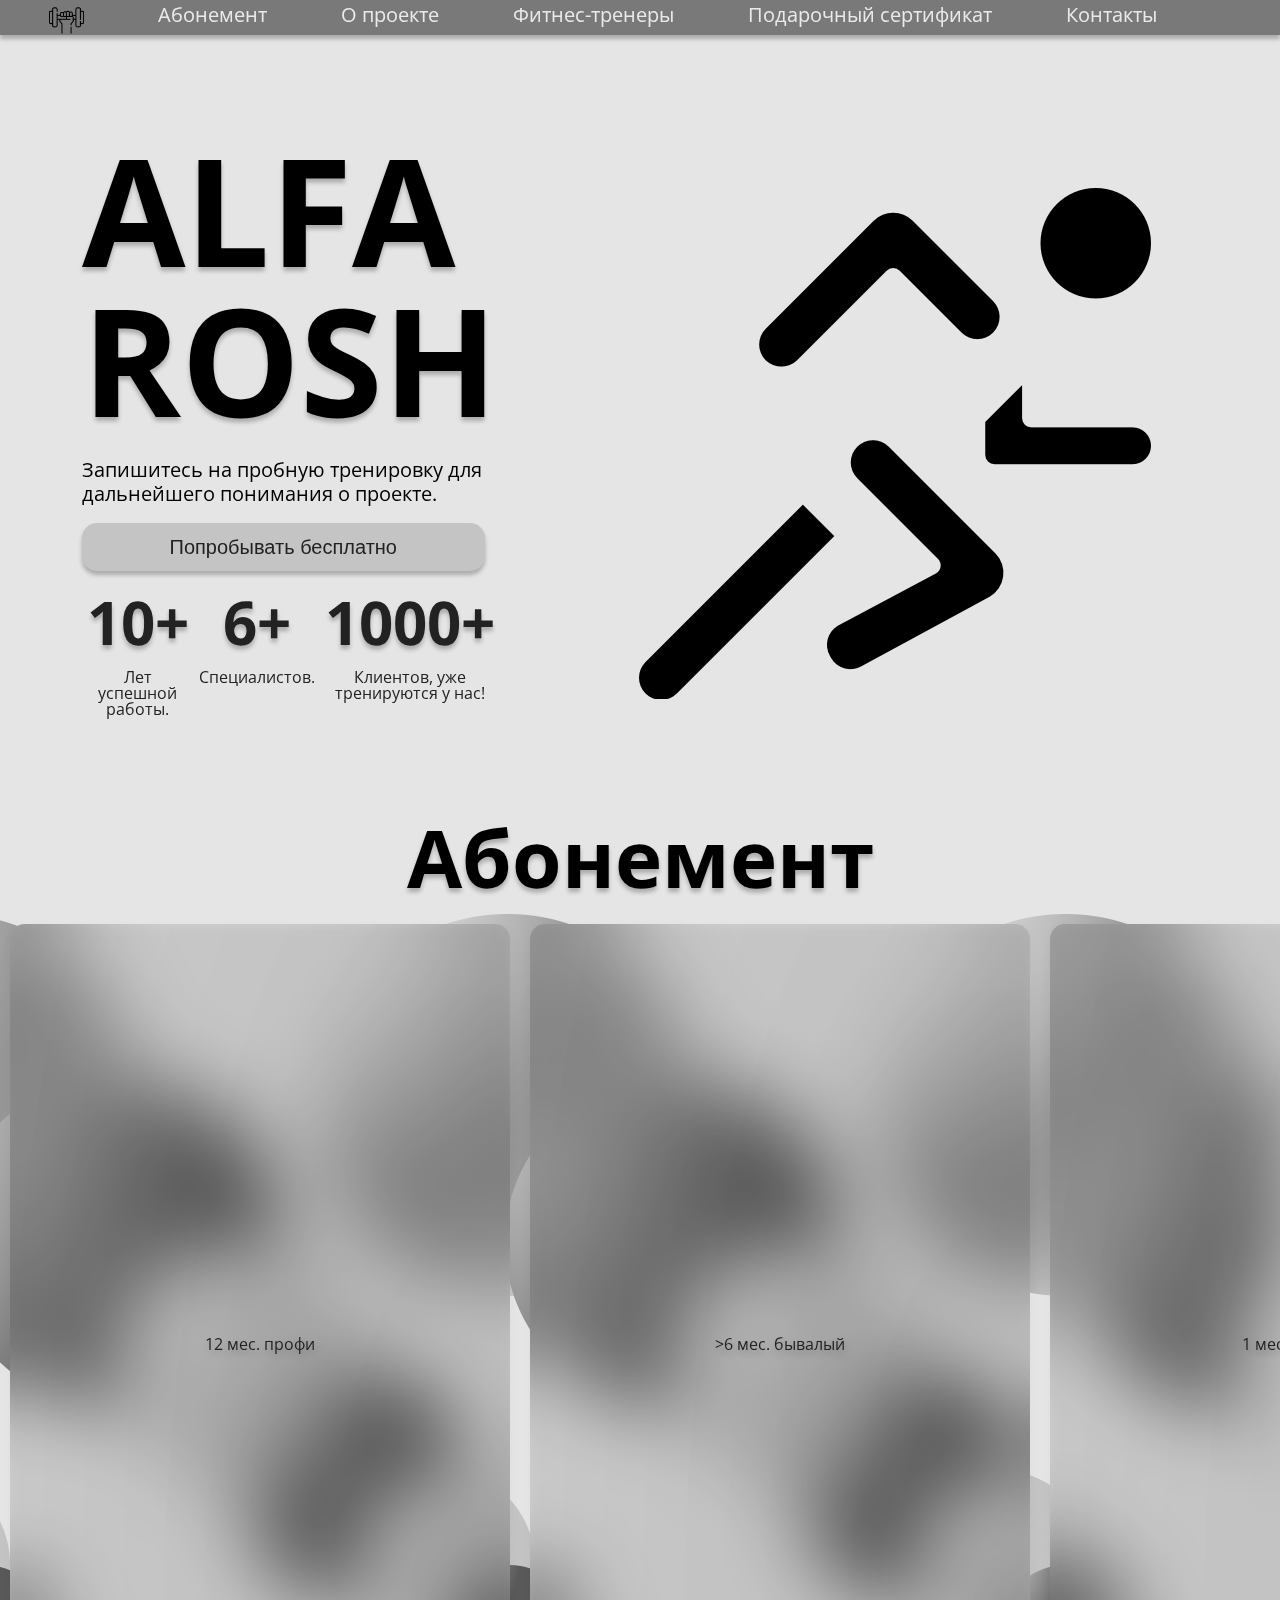
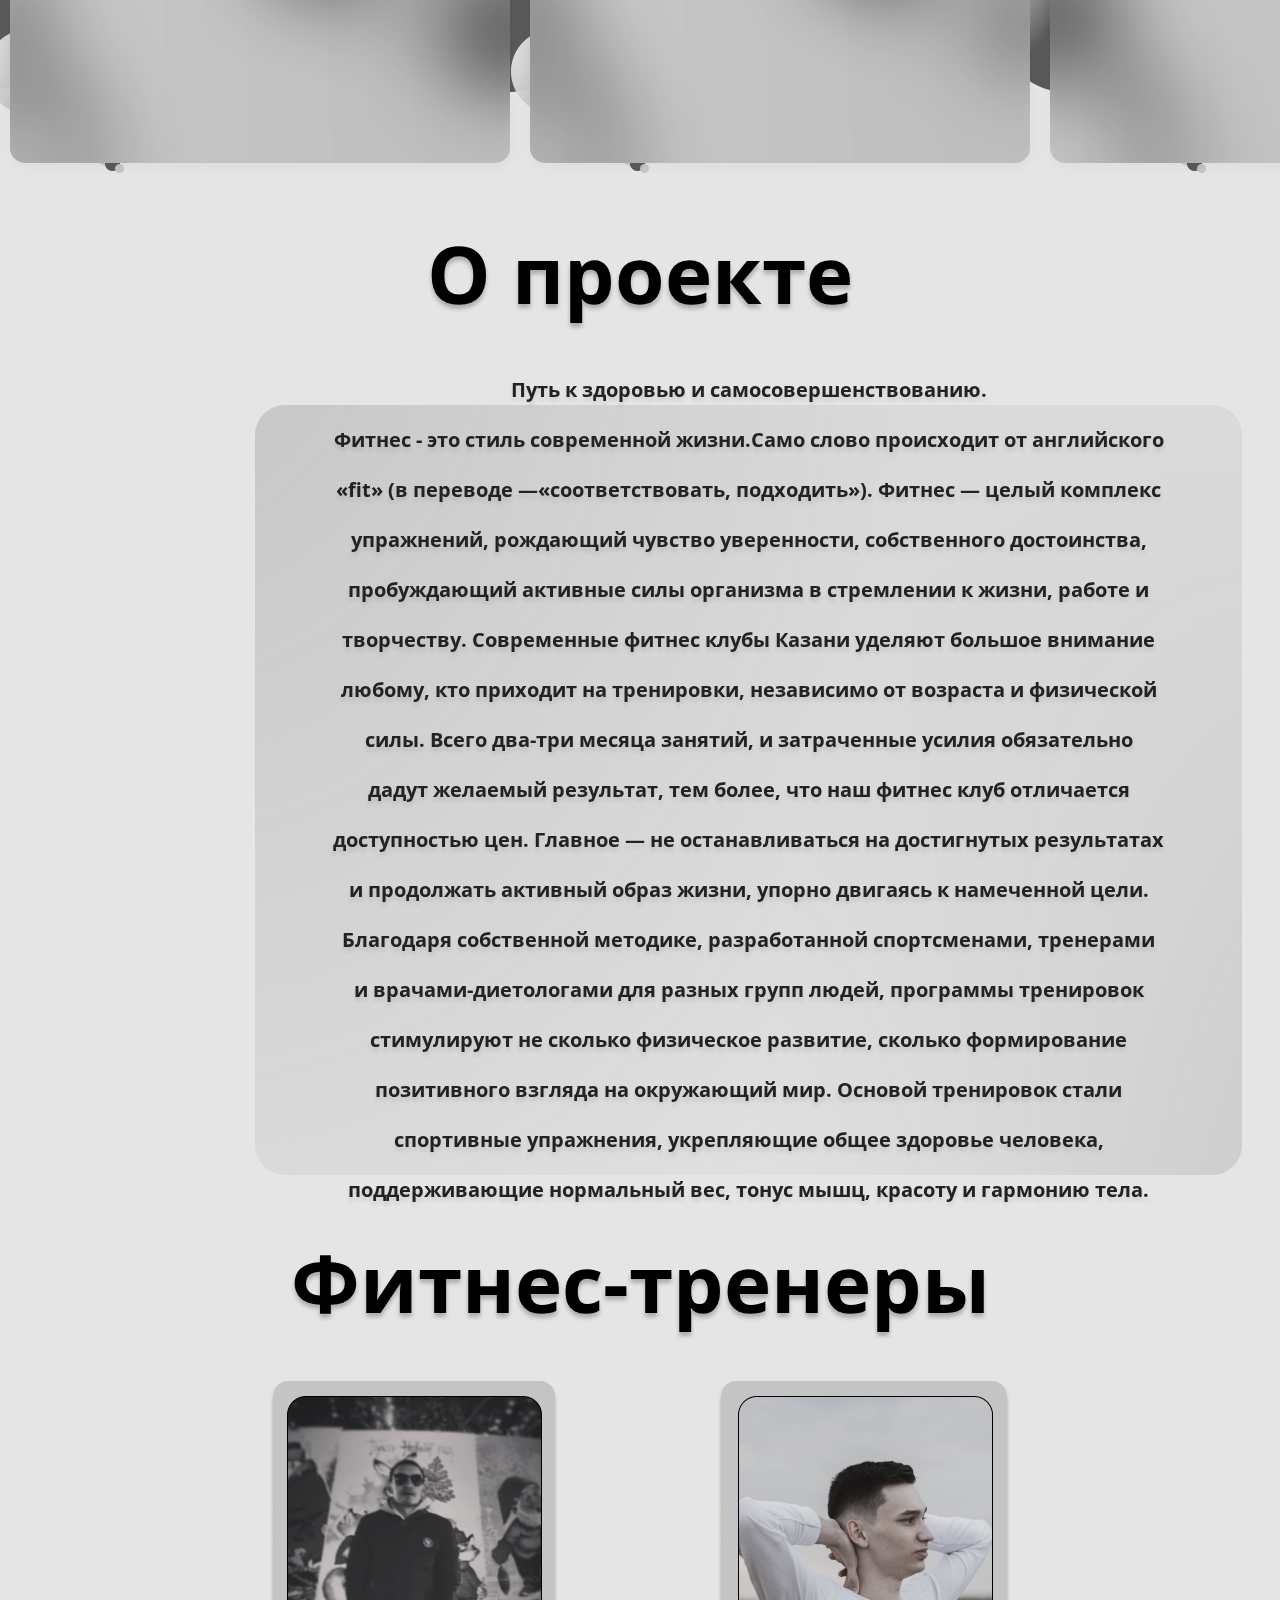
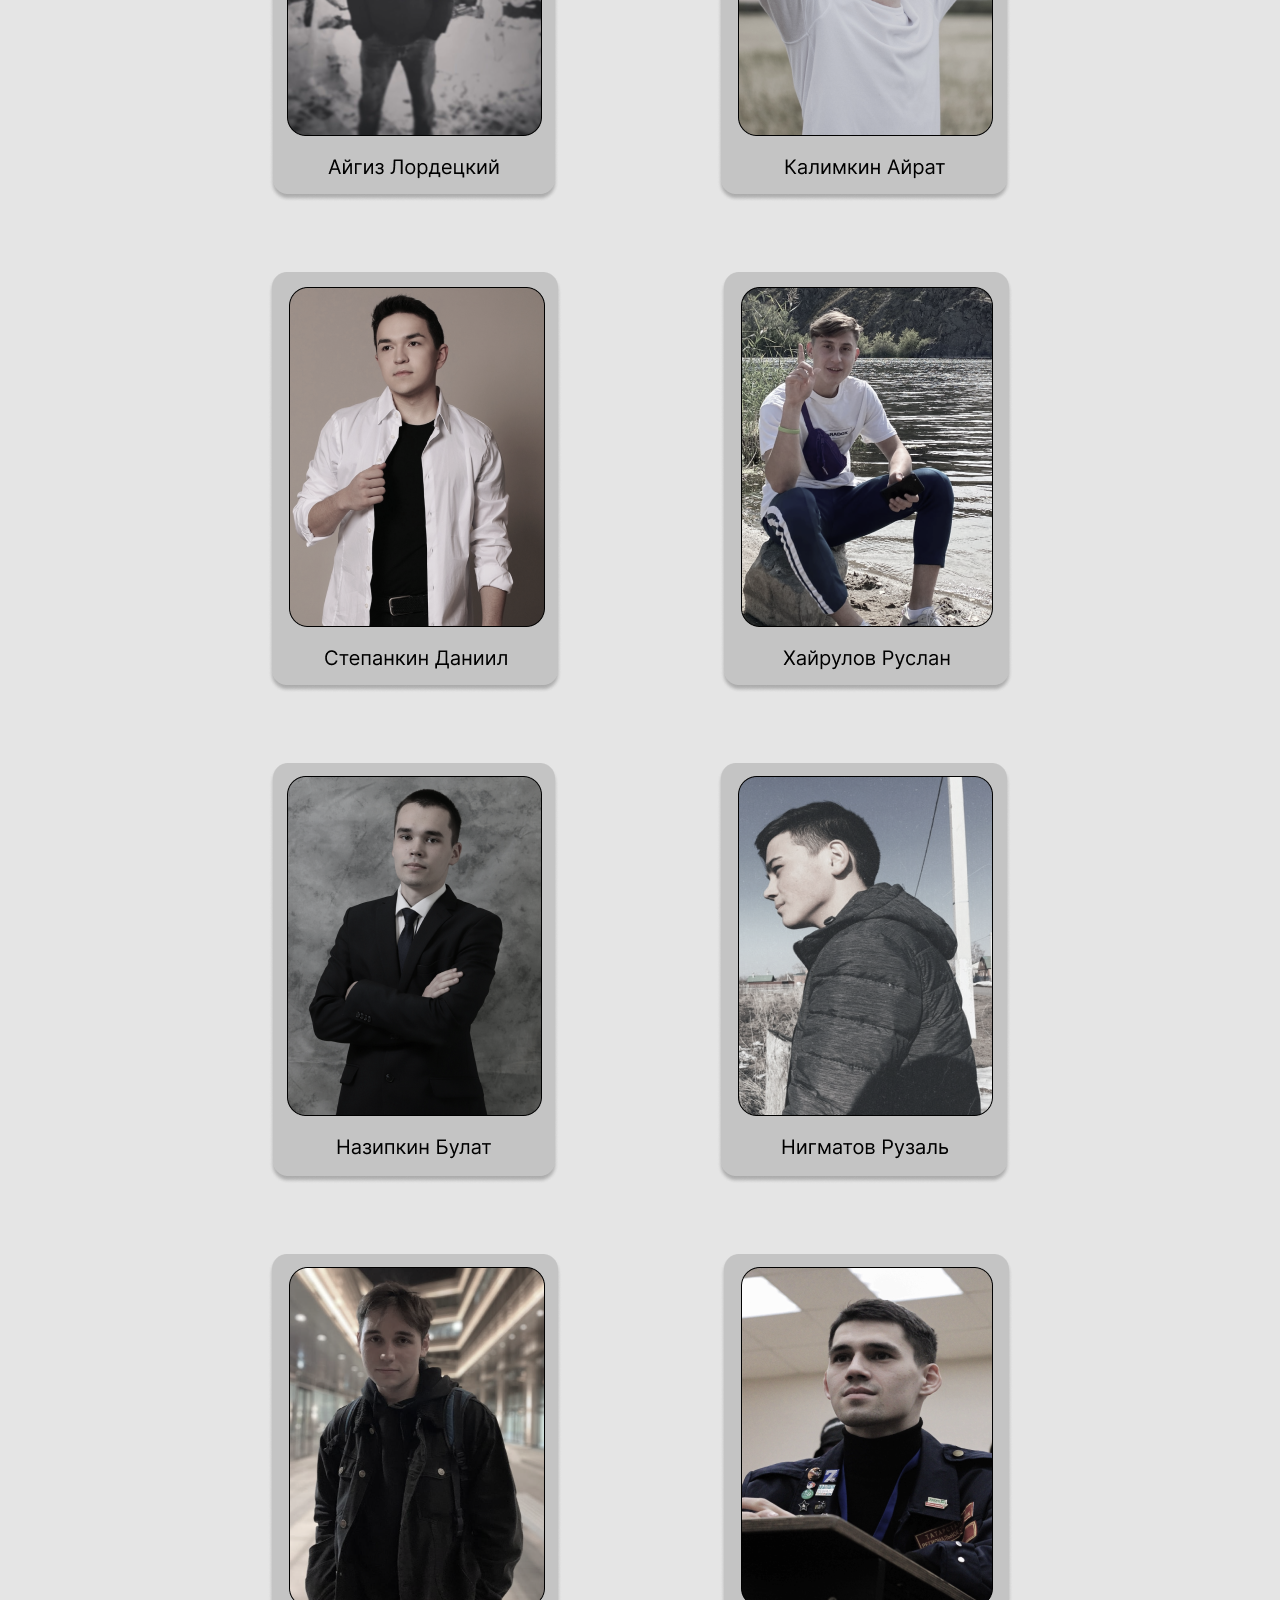
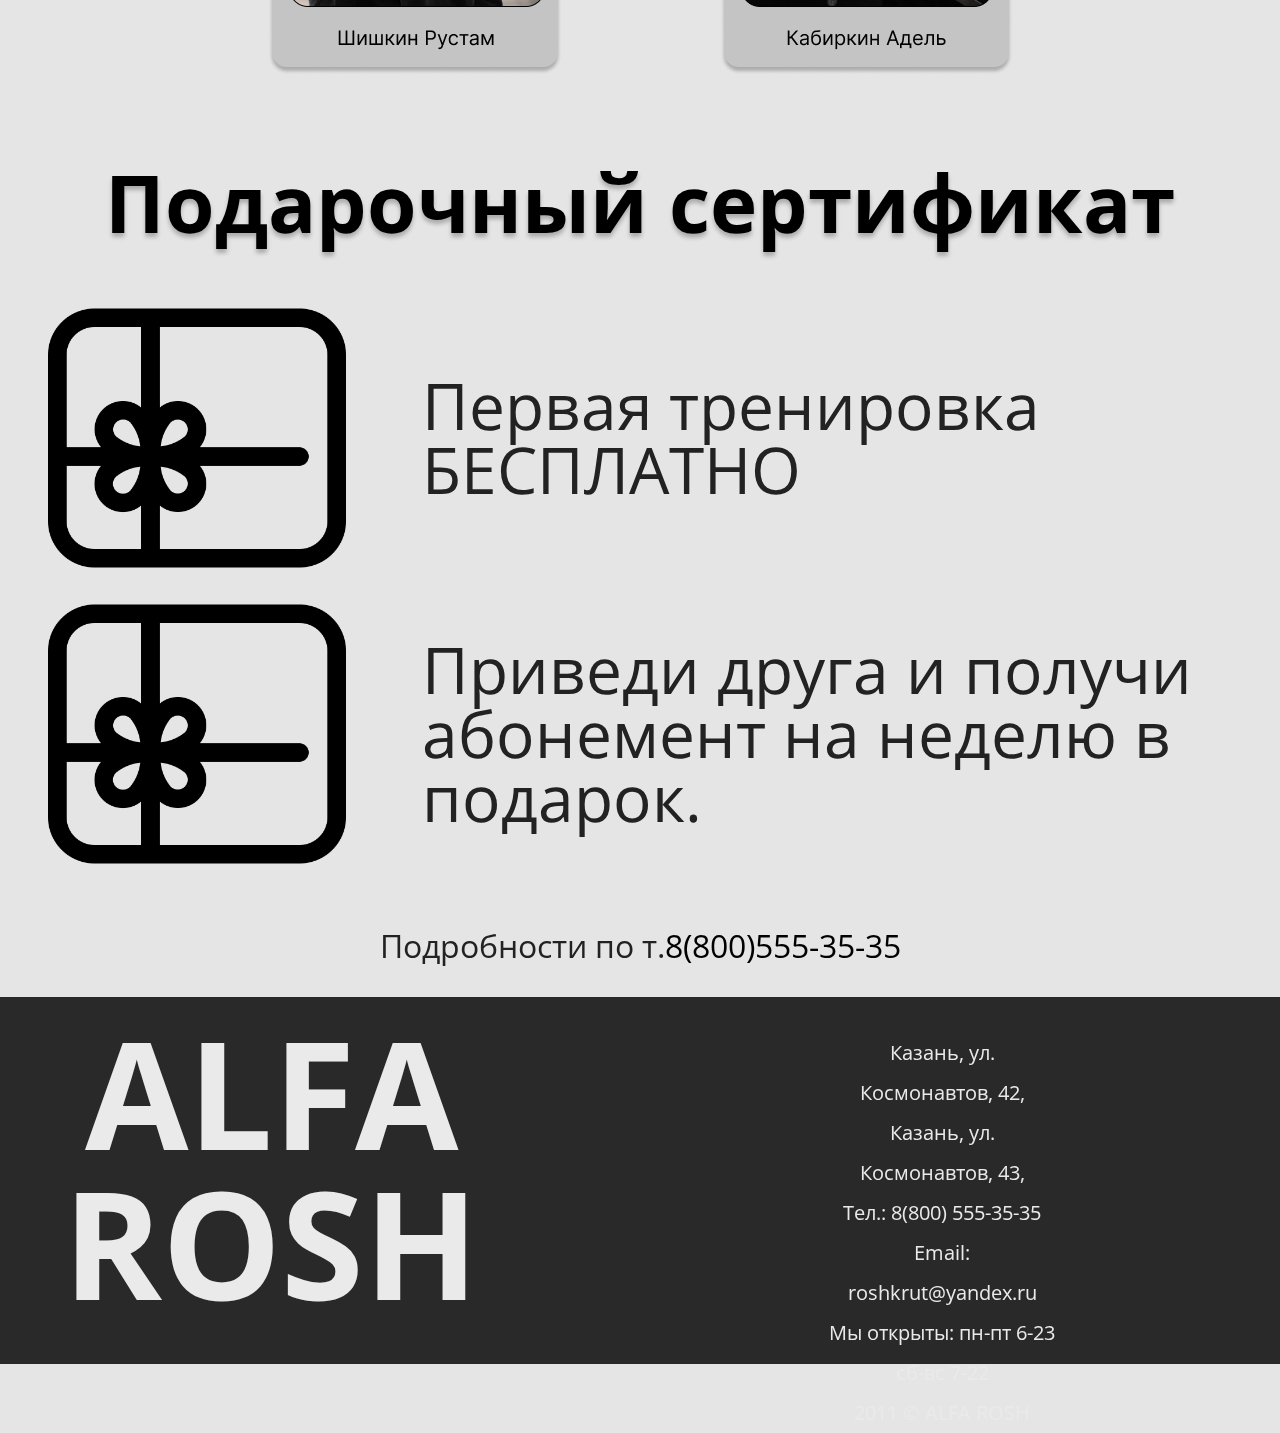
==== index.html @ 0cf410d9 "minor fix" ====
<!DOCTYPE html>
<html lang="en">
<head>
    <meta charset="UTF-8">
    <title>Document</title>
    <link rel="stylesheet" href="/css/style.css">
    <link rel="stylesheet" href="/css/reset.css">
</head>
<body>
    <div class="header">
        <div class="wrapper">
            <div class="header_wrapper">
                <nav class="header__nav">
                    <ul class="header__list">
                        <li class="logo-img"> <a href="#" class="header__link"><img class="logo-img" src="/img/dumbbell.png" alt="гл меню"></a></li>
                        <li class="header_item"> <a href="#" class="header__link">Абонемент</a></li>
                        <li class="header_item"> <a href="#" class="header__link">О проекте</a></li>
                        <li class="header_item"> <a href="#" class="header__link">Фитнес-тренеры</a></li>
                        <li class="header_item"> <a href="#" class="header__link">Подарочный сертификат</a></li>
                        <li class="header_item"> <a href="#" class="header__link">Контакты</a></li>
                    </ul>
                </nav>
            </div>
        </div>
    </div>

    <main class="main">
        <div class="intro">
            <div class="wrapper">
                <h1 class="intro__title">ALFA ROSH</h1>
                <p class="intro__subtitle">Запишитесь на пробную тренировку для дальнейшего понимания о проекте.</p>
                <button type="submit" class="sub">Попробывать бесплатно</button>
                <div class="achive">

                    <div class="col1">
                        <div class="row1">
                            <p>10+</p>
                        </div>
                        <div class="row2">
                            <p>Лет успешной работы.</p>
                        </div>
                    </div>

                    <div class="col2">
                        <div class="row1">
                            <p>6+</p>
                        </div>
                        <div class="row2">
                            <p>Специалистов. </p> 
                        </div>
                    </div>
 
                    <div class="col3">
                        <div class="row1">
                            <p>1000+</p>
                        </div>
                        <div class="row2">
                            <p>Клиентов, уже тренируются у нас!</p>
                        </div>
                    </div>

                </div>
            </div>
            <div class="intro__logo"><img src="/img/running.png" alt=""></div>
        </div>
    </main>

    <div class="abon">
        <h1 class="abon_title">
            Абонемент
        </h1>
        <div class="abon_cardss">

            <div class="abon-container">
                <div class="abon_card">

                        <p class="textt"> 12 мес. профи</p>

                </div>
                <div class="abon_card">

                        <p class="textt">>6 мес. бывалый</p>

                </div>
                <div class="abon_card">

                        <p class="textt">1 мес. новичок</p>

                </div>
            </div>
        </div>
    </div>

    <div class="info">
        <h1 class="info_title">О проекте</h1>
        <div class="info_card">
            <div class="info_project">
                <p>Путь к здоровью и самосовершенствованию.<br>Фитнес - это стиль современной жизни.Само слово происходит от английского «fit» (в переводе —«соответствовать, подходить»). Фитнес — целый комплекс упражнений, рождающий чувство уверенности, собственного достоинства, пробуждающий активные силы организма в стремлении к жизни, работе и творчеству. Современные фитнес клубы Казани уделяют большое внимание любому, кто приходит на тренировки, независимо от возраста и физической силы. Всего два-три месяца занятий, и затраченные усилия обязательно дадут желаемый результат, тем более, что наш фитнес клуб отличается доступностью цен. Главное — не останавливаться на достигнутых результатах и продолжать активный образ жизни, упорно двигаясь к намеченной цели. Благодаря собственной методике, разработанной спортсменами, тренерами и врачами-диетологами для разных групп людей, программы тренировок стимулируют не сколько физическое развитие, сколько формирование позитивного взгляда на окружающий мир. Основой тренировок стали спортивные упражнения, укрепляющие общее здоровье человека, поддерживающие нормальный вес, тонус мышц, красоту и гармонию тела. </p>
            </div>
        </div>
    </div>

    <div class="trainers">
        <h1 class="trainers_title">
            Фитнес-тренеры
        </h1>
        <div class="trainers_card">
            <img src="/img/Group 1.png" alt="">
            <img src="/img/Group 2.png" alt="">
            <img src="/img/Group 3.png" alt="">
            <img src="/img/Group 4.png" alt="">
            <img src="/img/Group 5.png" alt="">
            <img src="/img/Group 6.png" alt="">
            <img src="/img/Group 7.png" alt="">
            <img src="/img/Group 8.png" alt="">
        </div>
    </div>

    <div class="present">

        <h1 class="present_title trainers_title">Подарочный сертификат</h1>

        <div class="pr-container">
            <div class="first_pr">
                <img class="pr_img" src="/img/premium-icon-gift-card-3977487.png" alt="">
                <p class="pr-text">Первая тренировка БЕСПЛАТНО</p>
            </div>
    
            <div class="second_pr">
                <img class="pr_img" src="/img/premium-icon-gift-card-3977487.png" alt="">
                <p class="pr-text">Приведи друга и получи абонемент на неделю в подарок.</p>
            </div>
        </div>
       

        <div class="podr"><p>Подробности по т. <a href="tel:+78005553535">  8(800)555-35-35</a></p></div>

    </div>

    <div class="kontacts">
        <h1 class="intro_logo">
            ALFA ROSH
        </h1>
        <div class="address">
            <p>Казань, ул. Космонавтов, 42,<br>
                Казань, ул. Космонавтов, 43,<br>
                Тел.:<a href="tel:+78005553535"> 8(800) 555-35-35</a><br>
                Email: roshkrut@yandex.ru<br>
                Мы открыты: пн-пт 6-23 сб-вс 7-22
            </p>
            <p>2011 © ALFA ROSH</p>
        </div>
    </div>

</body>
</html>
---- css/style.css ----
html, body, div, span, applet, object, iframe,
h1, h2, h3, h4, h5, h6, p, blockquote, pre,
a, abbr, acronym, address, big, cite, code,
del, dfn, em, img, ins, kbd, q, s, samp,
small, strike, strong, sub, sup, tt, var,
b, u, i, center,
dl, dt, dd, ol, ul, li,
fieldset, form, label, legend,
table, caption, tbody, tfoot, thead, tr, th, td,
article, aside, canvas, details, embed,
figure, figcaption, footer, header, hgroup,
menu, nav, output, ruby, section, summary,
time, mark, audio, video {
  margin: 0;
	padding: 0;
	border: 0;
	font-size: 100%;
	font: inherit;
	vertical-align: baseline;
}

/* make sure to set some focus styles for accessibility */
:focus {
    outline: 0;
}

/* HTML5 display-role reset for older browsers */
article, aside, details, figcaption, figure,
footer, header, hgroup, menu, nav, section {
	display: block;
}

body {
	line-height: 1;
}

ol, ul {
	list-style: none;
}

blockquote, q {
	quotes: none;
}

blockquote:before, blockquote:after,
q:before, q:after {
	content: '';
	content: none;
}

table {
	border-collapse: collapse;
	border-spacing: 0;
}

input[type=search]::-webkit-search-cancel-button,
input[type=search]::-webkit-search-decoration,
input[type=search]::-webkit-search-results-button,
input[type=search]::-webkit-search-results-decoration {
    -webkit-appearance: none;
    -moz-appearance: none;
}

input[type=search] {
    -webkit-appearance: none;
    -moz-appearance: none;
    -webkit-box-sizing: content-box;
    -moz-box-sizing: content-box;
    box-sizing: content-box;
}

textarea {
    overflow: auto;
    vertical-align: top;
    resize: vertical;
}

/**
 * Correct `inline-block` display not defined in IE 6/7/8/9 and Firefox 3.
 */

audio,
canvas,
video {
    display: inline-block;
    *display: inline;
    *zoom: 1;
    max-width: 100%;
}

/**
 * Prevent modern browsers from displaying `audio` without controls.
 * Remove excess height in iOS 5 devices.
 */

audio:not([controls]) {
    display: none;
    height: 0;
}

/**
 * Address styling not present in IE 7/8/9, Firefox 3, and Safari 4.
 * Known issue: no IE 6 support.
 */

[hidden] {
    display: none;
}

/**
 * 1. Correct text resizing oddly in IE 6/7 when body `font-size` is set using
 *    `em` units.
 * 2. Prevent iOS text size adjust after orientation change, without disabling
 *    user zoom.
 */

html {
    font-size: 100%; /* 1 */
    -webkit-text-size-adjust: 100%; /* 2 */
    -ms-text-size-adjust: 100%; /* 2 */
}

/**
 * Address `outline` inconsistency between Chrome and other browsers.
 */

a:focus {
    outline: thin dotted;
}

/**
 * Improve readability when focused and also mouse hovered in all browsers.
 */

a:active,
a:hover {
    outline: 0;
}

/**
 * 1. Remove border when inside `a` element in IE 6/7/8/9 and Firefox 3.
 * 2. Improve image quality when scaled in IE 7.
 */

img {
    border: 0; /* 1 */
    -ms-interpolation-mode: bicubic; /* 2 */
}

/**
 * Address margin not present in IE 6/7/8/9, Safari 5, and Opera 11.
 */

figure {
    margin: 0;
}

/**
 * Correct margin displayed oddly in IE 6/7.
 */

form {
    margin: 0;
}

/**
 * Define consistent border, margin, and padding.
 */

fieldset {
    border: 1px solid #c0c0c0;
    margin: 0 2px;
    padding: 0.35em 0.625em 0.75em;
}

/**
 * 1. Correct color not being inherited in IE 6/7/8/9.
 * 2. Correct text not wrapping in Firefox 3.
 * 3. Correct alignment displayed oddly in IE 6/7.
 */

legend {
    border: 0; /* 1 */
    padding: 0;
    white-space: normal; /* 2 */
    *margin-left: -7px; /* 3 */
}

/**
 * 1. Correct font size not being inherited in all browsers.
 * 2. Address margins set differently in IE 6/7, Firefox 3+, Safari 5,
 *    and Chrome.
 * 3. Improve appearance and consistency in all browsers.
 */

button,
input,
select,
textarea {
    font-size: 100%; /* 1 */
    margin: 0; /* 2 */
    vertical-align: baseline; /* 3 */
    *vertical-align: middle; /* 3 */
}

/**
 * Address Firefox 3+ setting `line-height` on `input` using `!important` in
 * the UA stylesheet.
 */

button,
input {
    line-height: normal;
}

/**
 * Address inconsistent `text-transform` inheritance for `button` and `select`.
 * All other form control elements do not inherit `text-transform` values.
 * Correct `button` style inheritance in Chrome, Safari 5+, and IE 6+.
 * Correct `select` style inheritance in Firefox 4+ and Opera.
 */

button,
select {
    text-transform: none;
}

/**
 * 1. Avoid the WebKit bug in Android 4.0.* where (2) destroys native `audio`
 *    and `video` controls.
 * 2. Correct inability to style clickable `input` types in iOS.
 * 3. Improve usability and consistency of cursor style between image-type
 *    `input` and others.
 * 4. Remove inner spacing in IE 7 without affecting normal text inputs.
 *    Known issue: inner spacing remains in IE 6.
 */

button,
html input[type="button"], /* 1 */
input[type="reset"],
input[type="submit"] {
    -webkit-appearance: button; /* 2 */
    cursor: pointer; /* 3 */
    *overflow: visible;  /* 4 */
}

/**
 * Re-set default cursor for disabled elements.
 */

button[disabled],
html input[disabled] {
    cursor: default;
}

/**
 * 1. Address box sizing set to content-box in IE 8/9.
 * 2. Remove excess padding in IE 8/9.
 * 3. Remove excess padding in IE 7.
 *    Known issue: excess padding remains in IE 6.
 */

input[type="checkbox"],
input[type="radio"] {
    box-sizing: border-box; /* 1 */
    padding: 0; /* 2 */
    *height: 13px; /* 3 */
    *width: 13px; /* 3 */
}

/**
 * 1. Address `appearance` set to `searchfield` in Safari 5 and Chrome.
 * 2. Address `box-sizing` set to `border-box` in Safari 5 and Chrome
 *    (include `-moz` to future-proof).
 */

input[type="search"] {
    -webkit-appearance: textfield; /* 1 */
    -moz-box-sizing: content-box;
    -webkit-box-sizing: content-box; /* 2 */
    box-sizing: content-box;
}

/**
 * Remove inner padding and search cancel button in Safari 5 and Chrome
 * on OS X.
 */

input[type="search"]::-webkit-search-cancel-button,
input[type="search"]::-webkit-search-decoration {
    -webkit-appearance: none;
}

/**
 * Remove inner padding and border in Firefox 3+.
 */

button::-moz-focus-inner,
input::-moz-focus-inner {
    border: 0;
    padding: 0;
}

/**
 * 1. Remove default vertical scrollbar in IE 6/7/8/9.
 * 2. Improve readability and alignment in all browsers.
 */

textarea {
    overflow: auto; /* 1 */
    vertical-align: top; /* 2 */
}

/**
 * Remove most spacing between table cells.
 */

table {
    border-collapse: collapse;
    border-spacing: 0;
}

html,
button,
input,
select,
textarea {
    color: #222;
}


::-moz-selection {
    background: #b3d4fc;
    text-shadow: none;
}

::selection {
    background: #b3d4fc;
    text-shadow: none;
}

img {
    vertical-align: middle;
}

fieldset {
    border: 0;
    margin: 0;
    padding: 0;
}

textarea {
    resize: vertical;
}

.chromeframe {
    margin: 0.2em 0;
    background: #ccc;
    color: #000;
    padding: 0.2em 0;
}
/* ---------RESET */

/* open-sans-500 - latin_cyrillic */
@font-face {
    font-family: 'Open Sans';
    font-style: normal;
    font-weight: 500;
    src: local(''),
         url('../fonts/open-sans-v28-latin_cyrillic-500.woff2') format('woff2'), /* Chrome 26+, Opera 23+, Firefox 39+ */
         url('../fonts/open-sans-v28-latin_cyrillic-500.woff') format('woff'); /* Chrome 6+, Firefox 3.6+, IE 9+, Safari 5.1+ */
  }
  /* open-sans-regular - latin_cyrillic */
  @font-face {
    font-family: 'Open Sans';
    font-style: normal;
    font-weight: 400;
    src: local(''),
         url('../fonts/open-sans-v28-latin_cyrillic-regular.woff2') format('woff2'), /* Chrome 26+, Opera 23+, Firefox 39+ */
         url('../fonts/open-sans-v28-latin_cyrillic-regular.woff') format('woff'); /* Chrome 6+, Firefox 3.6+, IE 9+, Safari 5.1+ */
  }
  /* open-sans-700 - latin_cyrillic */
  @font-face {
    font-family: 'Open Sans';
    font-style: normal;
    font-weight: 700;
    src: local(''),
         url('../fonts/open-sans-v28-latin_cyrillic-700.woff2') format('woff2'), /* Chrome 26+, Opera 23+, Firefox 39+ */
         url('../fonts/open-sans-v28-latin_cyrillic-700.woff') format('woff'); /* Chrome 6+, Firefox 3.6+, IE 9+, Safari 5.1+ */
  }
  /* open-sans-800 - latin_cyrillic */
  @font-face {
    font-family: 'Open Sans';
    font-style: normal;
    font-weight: 800;
    src: local(''),
         url('../fonts/open-sans-v28-latin_cyrillic-800.woff2') format('woff2'), /* Chrome 26+, Opera 23+, Firefox 39+ */
         url('../fonts/open-sans-v28-latin_cyrillic-800.woff') format('woff'); /* Chrome 6+, Firefox 3.6+, IE 9+, Safari 5.1+ */
  }

  html{
    box-sizing: border-box;
}
*, *::before, *::after{
    box-sizing: inherit;
}
body{
    font-family:-apple-system, BlinkMacSystemFont, 'Segoe UI', Roboto, Oxygen, Ubuntu, Cantarell, 'Open Sans', 'Helvetica Neue', sans-serif;
    font-style: normal;
    /* background: rgba(255, 255, 255, 0.5); */
    background-color: #E5E5E5;
}
.header{
    background-color: #797979;
    position: fixed;
    top: 0;
    left: 0;
    width: 100%;
    box-shadow: 0px 4px 4px rgba(0, 0, 0, 0.25);
    height: 35px;
}

/* .wrapper{
    margin: 0 auto;
} */

.header_wrapper{
    height: 40px;
    display: flex;
    flex-wrap: wrap;
    align-items: center;
    justify-content: center;

}
.header__list{
    display: flex;
    flex-wrap: wrap; 
}
.header_item{
    margin-right: 74px;
}
.header__link{
    font-size: 20px;
    line-height: 24px;
    color: #EAEAEA;
    text-decoration: none;
}
.header__link:hover, .header__link:active{
    opacity: .80;
}
.wrapper{
    padding: 0 15px;

}

.intro{
    min-height: 95vh;
    /* background-size: cover; */
    /* margin: 0px; */
    display: flex;
    align-items: center;
    justify-content: center;
}
.intro__title{
    font-weight: 700;
    font-size: 150px;
    line-height: 150px;
    color: #000000;
    max-width: 542px;
    margin-bottom: 24px;
    text-shadow: 0px 4px 4px rgba(0, 0, 0, 0.25);
}
.intro__subtitle{
    max-width: 417px;
    color: #000;
    font-size: 20px;
    margin-bottom: 17px;
    line-height: 24px;
}   
.intro__logo{
    width: 575px;
    height: 560px;
    margin-top: 79px;
}

.sub{
    padding: 12px 88px;
    font-weight: 400;
    font-size: 20px;
    line-height: 24px;
    background: #C4C4C4;
    box-shadow: 0px 4px 4px rgba(0, 0, 0, 0.25);
    border-radius: 15px;
    border: 0;
}
.sub:hover, .sub:active{
    background: #d4d2d2;
}

.achive{
    max-width: 403px;
    display: flex;
    margin-top: 16px;
}

.col1, .col2, .col3 {
    padding: 5px;
}

.row1, .row {
    text-align: center;
}

.achive p {
    text-align: center;
}

.row1 {
    font-size: 60px;
    font-weight: 700;
    text-shadow: 0px 4px 4px rgba(0, 0, 0, 0.25);
}

.row2 {
    margin-top: 17px;
}

.logo-img {
    width: 35px;
    height: 35px;
    margin-right: 74px;
}

.abon{
    margin: 0 auto;
}
.abon_title{
    font-weight: 700;
    font-size: 80px;
    line-height: 1px;
    margin-top: 1px;
    color: #000000;
    margin-bottom: 57px;
    text-shadow: 0px 4px 4px rgba(0, 0, 0, 0.25);
    display: flex;
    justify-content: center;

}
.abon_cardss{
    background: url(/img/¦д¦-¦-\ ¦+¦¬TП\ ¦-¦-¦-¦-¦¦¦-¦¦¦-TВ¦-.png) no-repeat center;
    background-size: cover;
    /* width: 2596px; */
    height: 859px;
    display: flex;

}
.abon_card{
    background: radial-gradient(302.67% 517.91% at 92% 84.92%, rgba(0, 0, 0, 0.146) 0%, rgba(239, 239, 239, 0) 100%) /* warning: gradient uses a rotation that is not supported by CSS and may not behave as expected */;
    filter: drop-shadow(0px 4px 4px rgba(0, 0, 0, 0.25));
    backdrop-filter: blur(40px);
    /* Note: backdrop-filter has minimal browser support */
    border-radius: 15px;
    /* align-self: stretch; */
    flex-basis: 430px 799px;
    margin: 10px;
    width: 500px;
    display: flex;
}

.abon-container {
    margin: 0 auto;
    display: flex;
}

.textt {
    margin: auto;
}

.abon_info {
    margin: auto 0;
    width: 100%;
    height: 50px;
}

.info_title{
    font-weight: 700;
    font-size: 80px;
    line-height: 200px;
    /* margin-top: 1px; */
    color: #000000;
    margin-bottom: 24px;
    text-shadow: 0px 4px 4px rgba(0, 0, 0, 0.25);
    display: flex;
    justify-content: center;
}
.info_card{
    max-width: 1364px;
    height: 770px;
    background: radial-gradient(66.39% 195.42% at 116.39% 131.51%, #C4C4C4 0%, rgba(0, 0, 0, 0) 100%) /* warning: gradient uses a rotation that is not supported by CSS and may not behave as expected */, radial-gradient(115.41% 174.38% at -9.24% -15.41%, #C4C4C4 0%, rgba(196, 196, 196, 0) 100%) /* warning: gradient uses a rotation that is not supported by CSS and may not behave as expected */;
    mix-blend-mode: normal;
    border-radius: 30px;
    display: flex;
    align-items: center;
    justify-content: center;
    margin: 32px 38px 66px 255px; 
}
.info_project{
    font-style: normal;
    font-weight: 700;
    font-size: 20px;
    line-height: 50px;
    display: flex;
    align-items: center;
    text-align: center;
    text-shadow: 0px 4px 4px rgba(0, 0, 0, 0.1);
    padding: 74px 78px;
}

.trainers_title{
    font-weight: 700;
    font-size: 80px;
    line-height: 81px;
    margin-top: 51px;
    color: #000000;
    margin-bottom: 24px;
    text-shadow: 0px 4px 4px rgba(0, 0, 0, 0.25);
    display: flex;
    justify-content: center;
}
.trainers_card{
    display: flex;
    width: 100%;
    flex-wrap: wrap;
    justify-content: center;
    align-items: center;
}

.trainers_card * {
    margin: 35px 79px;
}

.podr p{
    display: flex;
    justify-content: center;
    text-align: center;
    font-size: 32px;
}
.first_pr p{
    font-size: 64px;
}
.second_pr p{
    font-size: 64px;
    text-align:left;
    justify-content: center;
    /* margin: 65px 222px 40px 66px; */
}
.first_pr{
    display: flex;
    width: 100%;
    vertical-align: middle;
}
.second_pr{
    display: flex;
    width: 100%;
    vertical-align: middle;
}
.pr_img{
    width: 298px;
    height: 296px;
}

.pr-container {
    margin: 48px 48px;
}

.pr-text {
    display: inline-block;
    vertical-align: middle;
    padding: 10px;
    margin: auto 0;
    max-width: 808px;
    margin-left: 66px;
}

.kontacts{
    background: #292929;
    height: 367px;
    max-width: 100%;
    margin-top: 35px;
    display: flex;
    justify-content: center;
    text-align: center;
}
.kontacts p{
    color: #EAEAEA;
    font-size: 20px;
    max-width: 440px;
    line-height: 40px;
}
.kontacts h1{
    color: #EAEAEA;
    font-weight: 700;
    font-size: 150px;
    line-height: 150px;
    max-width: 542px;
    margin-top: 20px;
}
.address{
    margin: 36px 222px 130px 284px;
}
.address a{
    text-decoration: none;
    color: #EAEAEA;
}
.podr a{
    text-decoration: none;
    color: #000000;
}
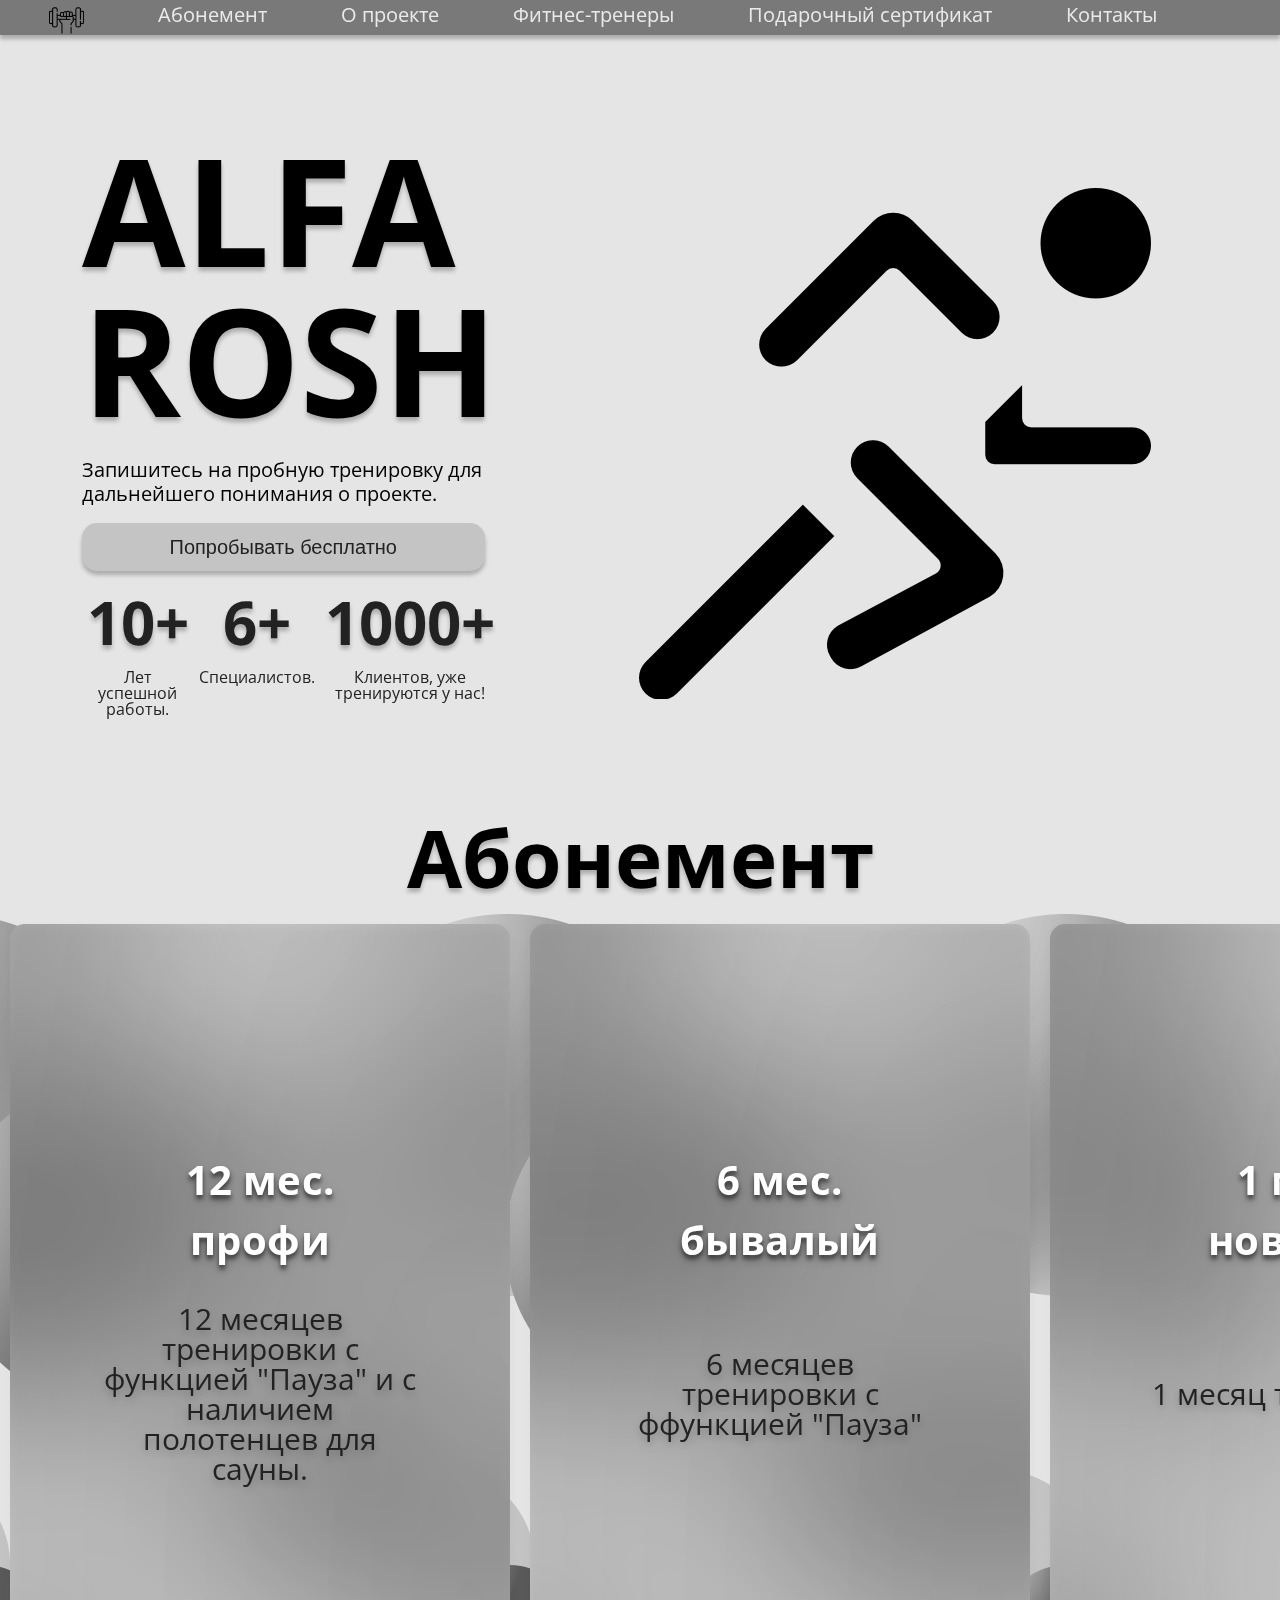
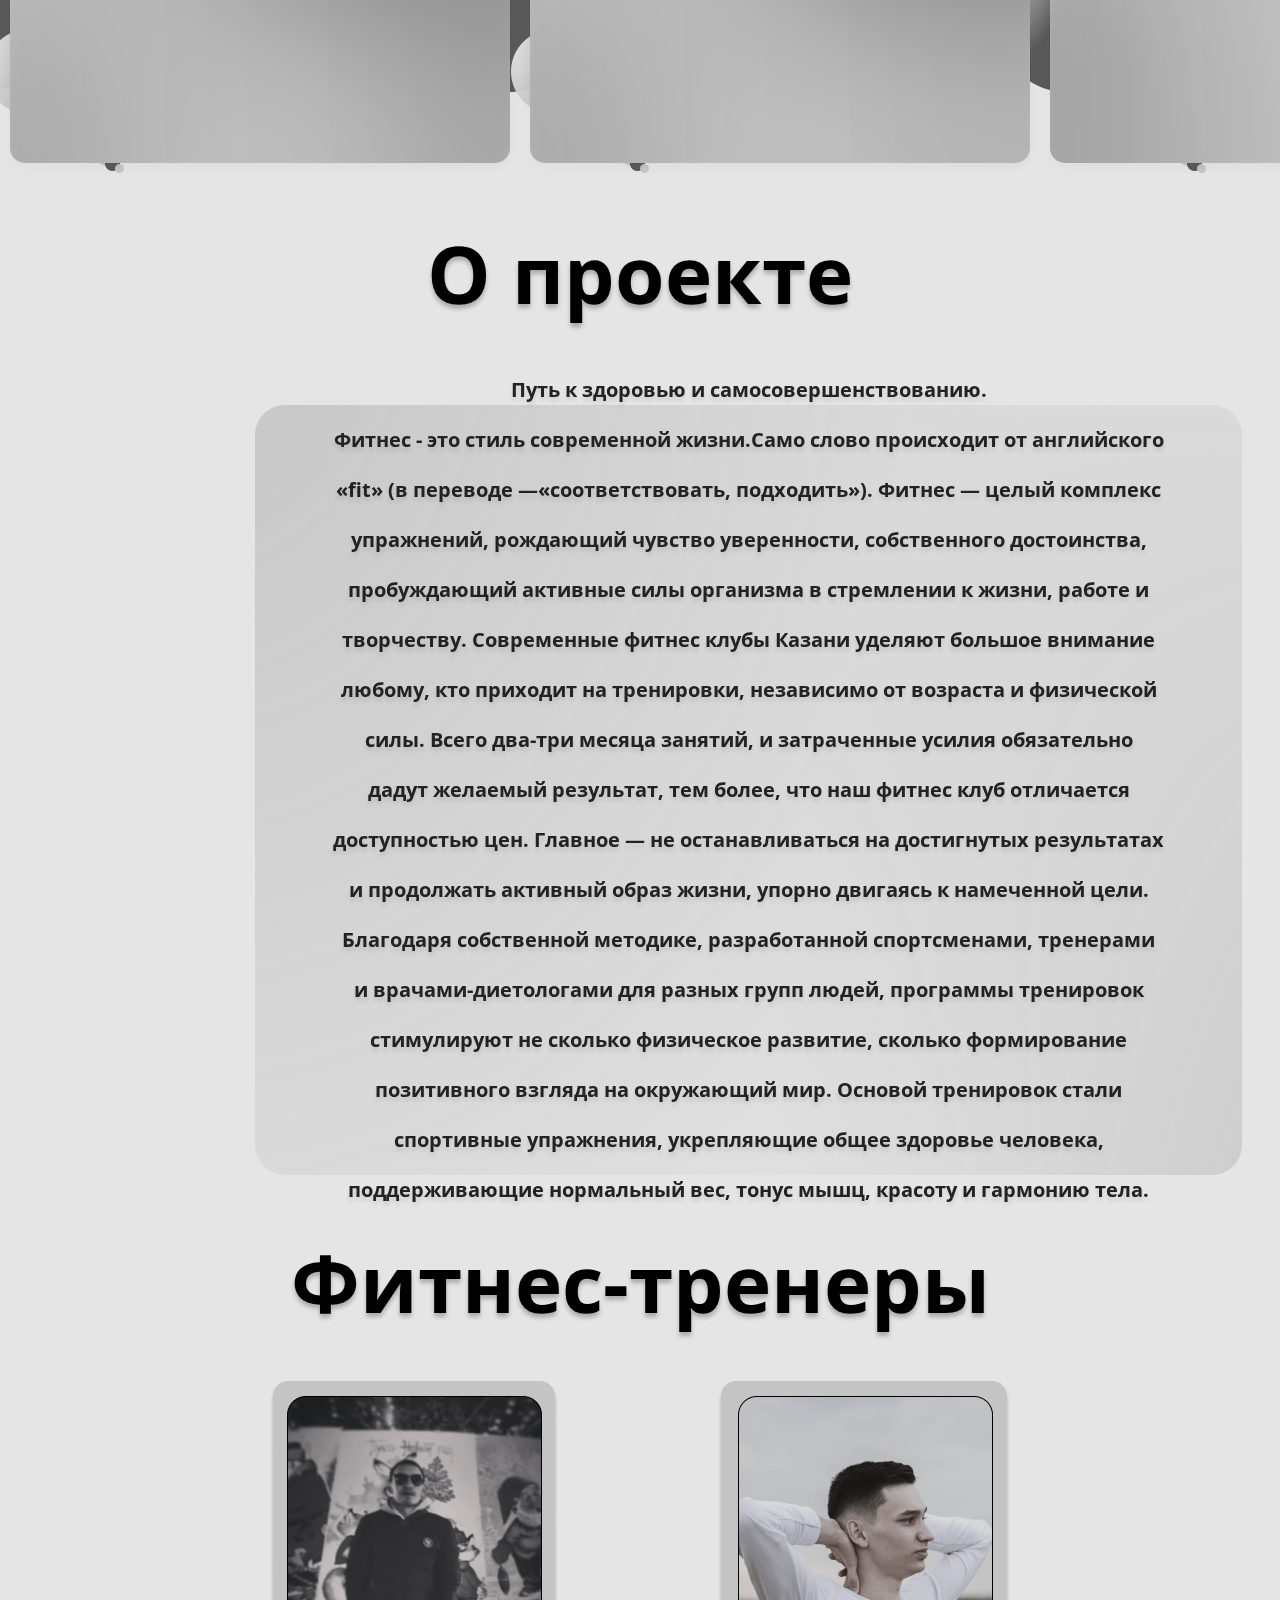
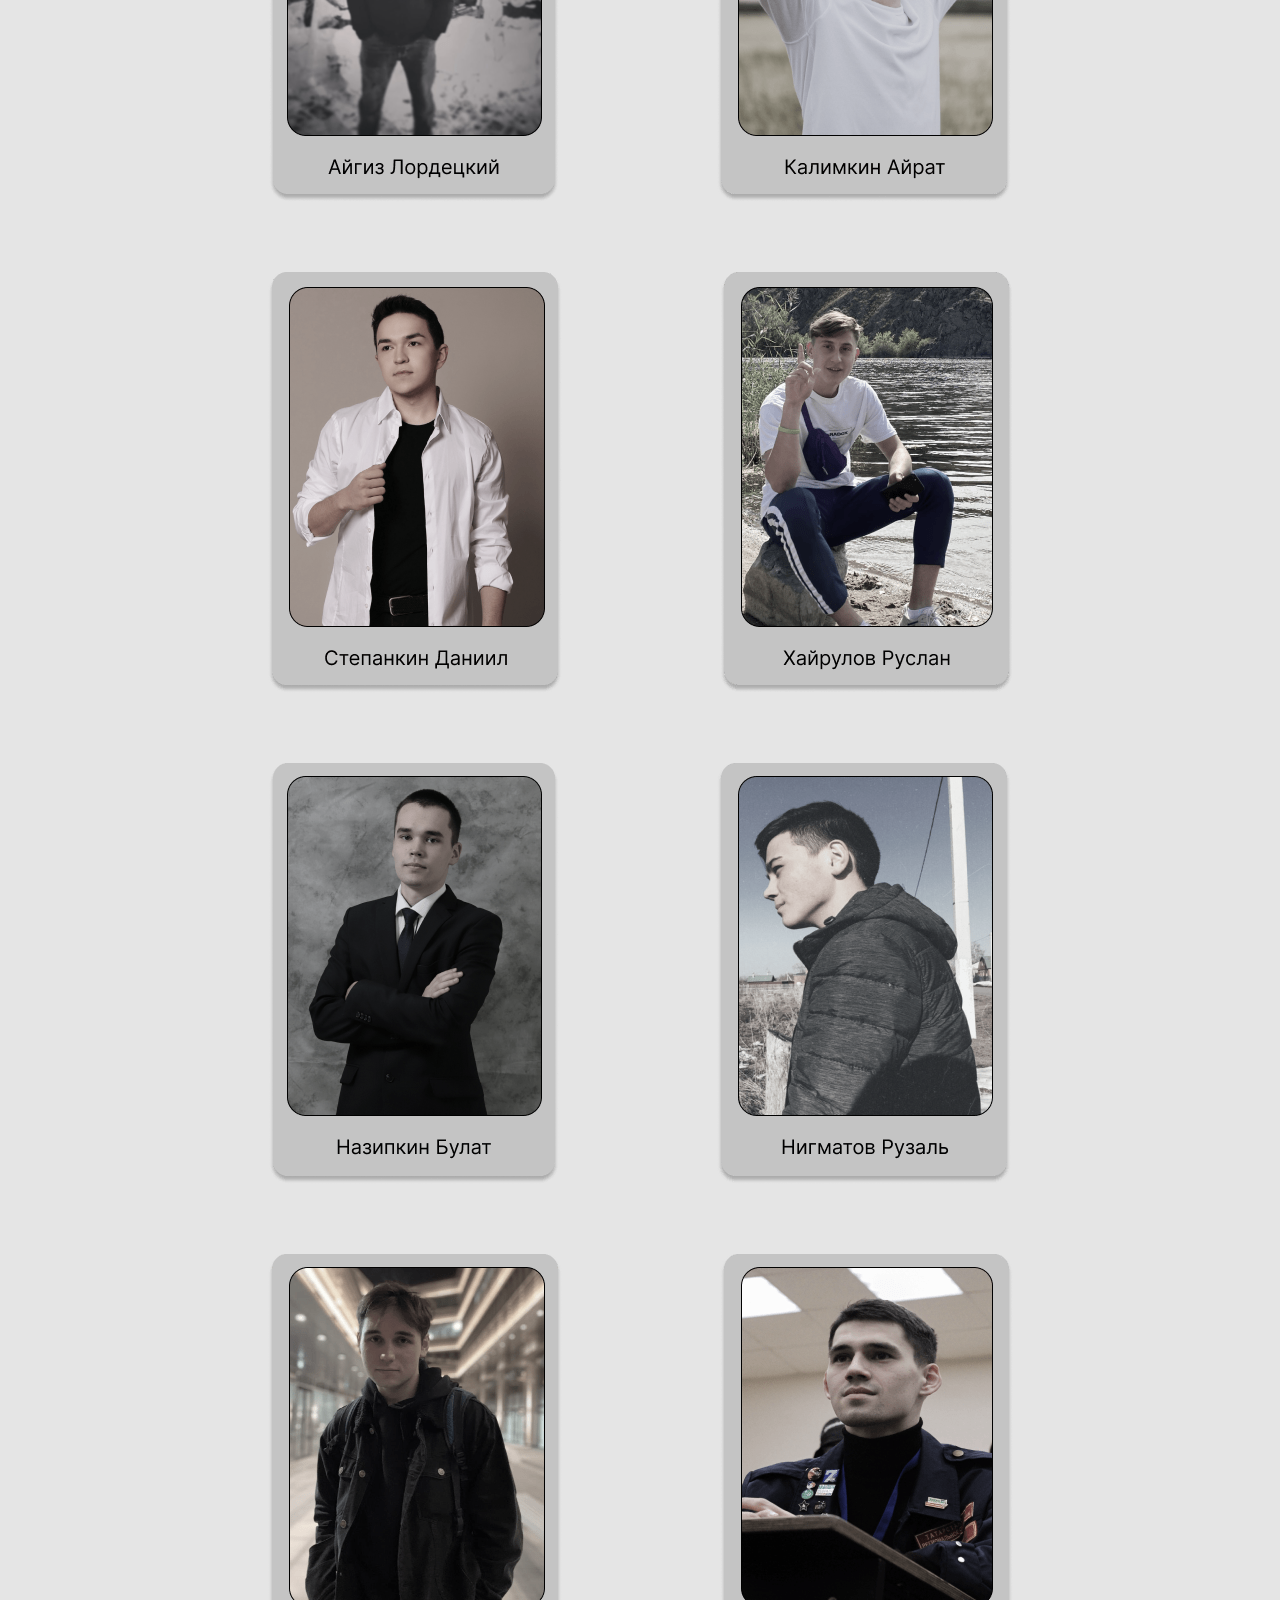
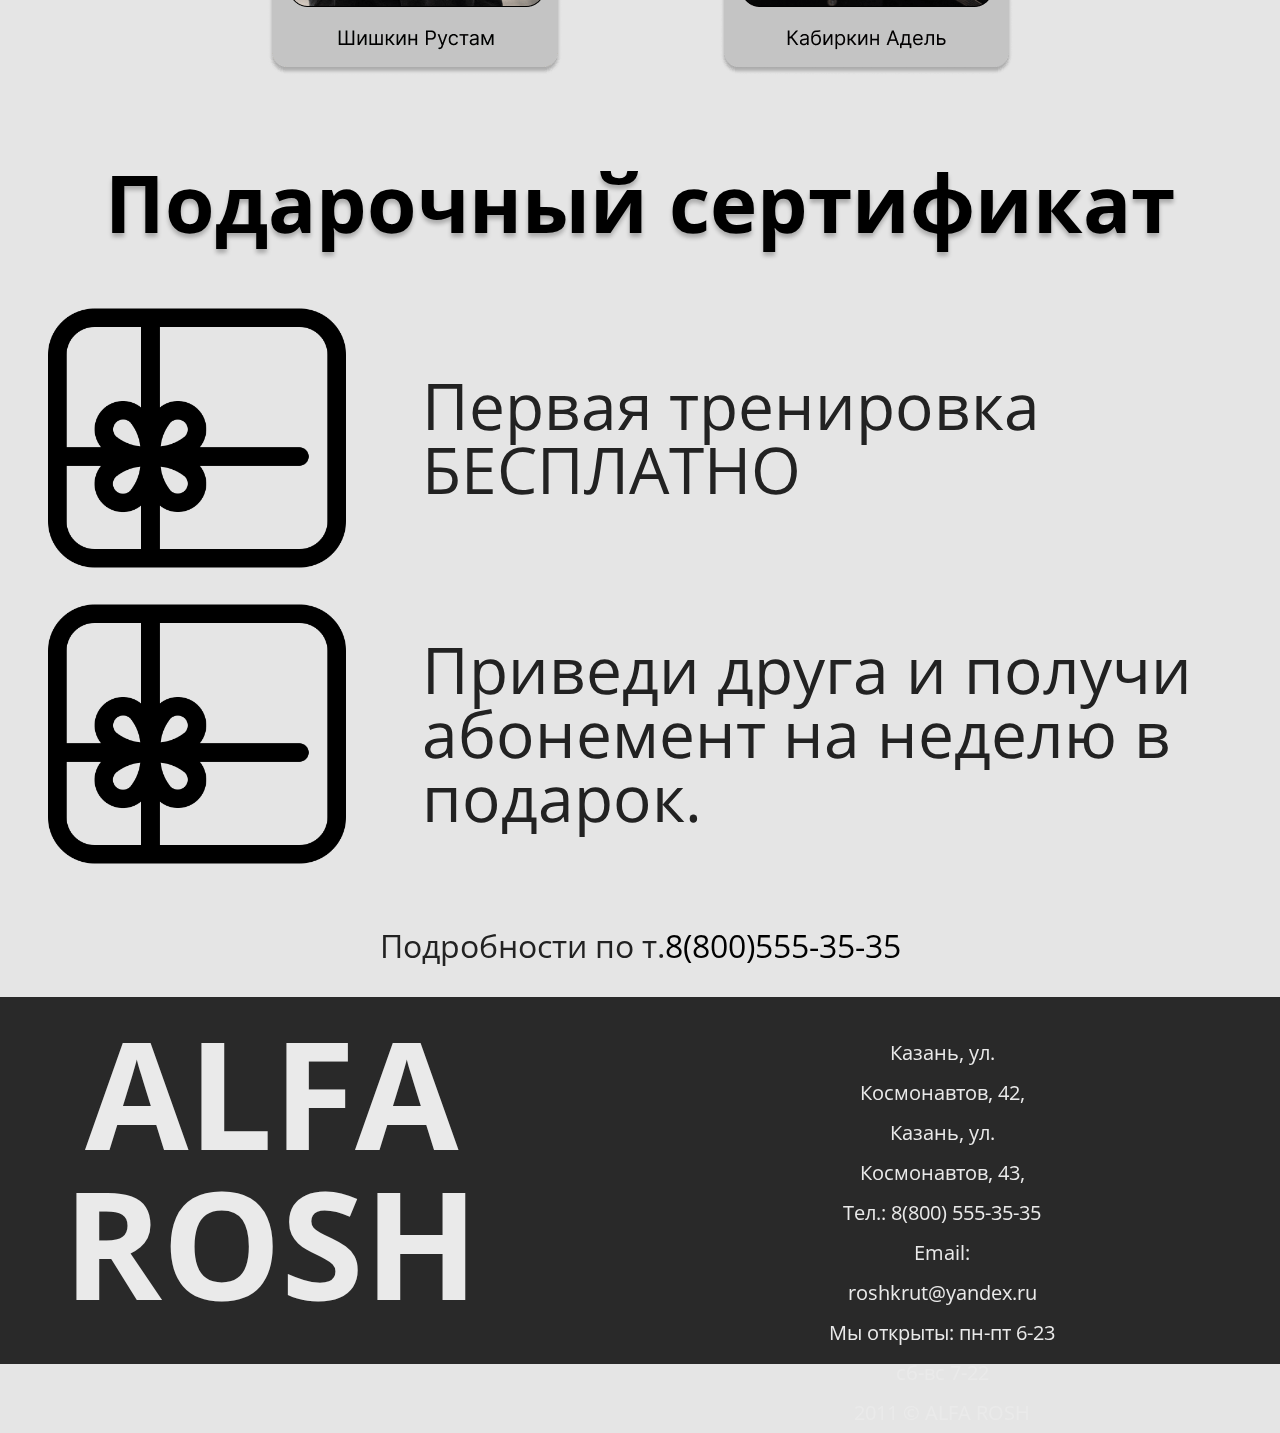
==== commit 07c809d2: "minor up" ====
--- a/index.html
+++ b/index.html
@@ -4,7 +4,6 @@
     <meta charset="UTF-8">
     <title>Document</title>
     <link rel="stylesheet" href="/css/style.css">
-    <link rel="stylesheet" href="/css/reset.css">
 </head>
 <body>
     <div class="header">
@@ -12,19 +11,19 @@
             <div class="header_wrapper">
                 <nav class="header__nav">
                     <ul class="header__list">
-                        <li class="logo-img"> <a href="#" class="header__link"><img class="logo-img" src="/img/dumbbell.png" alt="гл меню"></a></li>
-                        <li class="header_item"> <a href="#" class="header__link">Абонемент</a></li>
-                        <li class="header_item"> <a href="#" class="header__link">О проекте</a></li>
-                        <li class="header_item"> <a href="#" class="header__link">Фитнес-тренеры</a></li>
-                        <li class="header_item"> <a href="#" class="header__link">Подарочный сертификат</a></li>
-                        <li class="header_item"> <a href="#" class="header__link">Контакты</a></li>
+                        <li class="logo-img"> <a href="#main" class="header__link js-scroll"><img class="logo-img" src="/img/dumbbell-min.png" alt="гл меню"></a></li>
+                        <li class="header_item"> <a href="#Абонемент" class="header__link js-scroll">Абонемент</a></li>
+                        <li class="header_item"> <a href="#О проекте" class="header__link js-scroll">О проекте</a></li>
+                        <li class="header_item"> <a href="#Фитнес-тренеры" class="header__link js-scroll">Фитнес-тренеры</a></li>
+                        <li class="header_item"> <a href="#Подарочный сертификат" class="header__link js-scroll">Подарочный сертификат</a></li>
+                        <li class="header_item"> <a href="#Контакты" class="header__link js-scroll">Контакты</a></li>
                     </ul>
                 </nav>
             </div>
         </div>
     </div>
 
-    <main class="main">
+    <main class="main" id="main">
         <div class="intro">
             <div class="wrapper">
                 <h1 class="intro__title">ALFA ROSH</h1>
@@ -61,11 +60,11 @@
 
                 </div>
             </div>
-            <div class="intro__logo"><img src="/img/running.png" alt=""></div>
+            <div class="intro__logo"><img src="/img/running-min.png" alt=""></div>
         </div>
     </main>
 
-    <div class="abon">
+    <div class="abon" id="Абонемент">
         <h1 class="abon_title">
             Абонемент
         </h1>
@@ -74,24 +73,27 @@
             <div class="abon-container">
                 <div class="abon_card">
 
-                        <p class="textt"> 12 мес. профи</p>
+                        <h2 class="textt"> 12 мес. профи</h2>
+                        <p class="texttt">12 месяцев тренировки с функцией "Пауза" и с наличием полотенцев для сауны.</p>
 
                 </div>
                 <div class="abon_card">
 
-                        <p class="textt">>6 мес. бывалый</p>
+                        <h2 class="textt"> 6 мес. бывалый</h2>
+                        <p class="texttt">6 месяцев тренировки с ффункцией "Пауза"</p>
 
                 </div>
                 <div class="abon_card">
 
-                        <p class="textt">1 мес. новичок</p>
+                        <h2 class="textt"> 1 мес. новичок</h2>
+                        <p class="texttt">1 месяц тренировки</p>
 
                 </div>
             </div>
         </div>
     </div>
 
-    <div class="info">
+    <div class="info" id="О проекте">
         <h1 class="info_title">О проекте</h1>
         <div class="info_card">
             <div class="info_project">
@@ -100,34 +102,34 @@
         </div>
     </div>
 
-    <div class="trainers">
+    <div class="trainers" id="Фитнес-тренеры">
         <h1 class="trainers_title">
             Фитнес-тренеры
         </h1>
         <div class="trainers_card">
-            <img src="/img/Group 1.png" alt="">
-            <img src="/img/Group 2.png" alt="">
-            <img src="/img/Group 3.png" alt="">
-            <img src="/img/Group 4.png" alt="">
-            <img src="/img/Group 5.png" alt="">
-            <img src="/img/Group 6.png" alt="">
-            <img src="/img/Group 7.png" alt="">
-            <img src="/img/Group 8.png" alt="">
+            <img src="/img/Group 1-min.png" alt="">
+            <img src="/img/Group 2-min.png" alt="">
+            <img src="/img/Group 3-min.png" alt="">
+            <img src="/img/Group 4-min.png" alt="">
+            <img src="/img/Group 5-min.png" alt="">
+            <img src="/img/Group 6-min.png" alt="">
+            <img src="/img/Group 7-min.png" alt="">
+            <img src="/img/Group 8-min.png" alt="">
         </div>
     </div>
 
-    <div class="present">
+    <div class="present" id="Подарочный сертификат">
 
         <h1 class="present_title trainers_title">Подарочный сертификат</h1>
 
         <div class="pr-container">
             <div class="first_pr">
-                <img class="pr_img" src="/img/premium-icon-gift-card-3977487.png" alt="">
+                <img class="pr_img" src="/img/premium-icon-gift-card-3977487-min.png" alt="">
                 <p class="pr-text">Первая тренировка БЕСПЛАТНО</p>
             </div>
     
             <div class="second_pr">
-                <img class="pr_img" src="/img/premium-icon-gift-card-3977487.png" alt="">
+                <img class="pr_img" src="/img/premium-icon-gift-card-3977487-min.png" alt="">
                 <p class="pr-text">Приведи друга и получи абонемент на неделю в подарок.</p>
             </div>
         </div>
@@ -137,7 +139,7 @@
 
     </div>
 
-    <div class="kontacts">
+    <div class="kontacts" id="Контакты">
         <h1 class="intro_logo">
             ALFA ROSH
         </h1>
@@ -151,6 +153,6 @@
             <p>2011 © ALFA ROSH</p>
         </div>
     </div>
-
+    <script src="/main.js"></script>
 </body>
 </html>--- a/css/style.css
+++ b/css/style.css
@@ -547,7 +547,7 @@
 
 }
 .abon_cardss{
-    background: url(/img/¦д¦-¦-\ ¦+¦¬TП\ ¦-¦-¦-¦-¦¦¦-¦¦¦-TВ¦-.png) no-repeat center;
+    background: url(/img/¦д¦-¦-\ ¦+¦¬TП\ ¦-¦-¦-¦-¦¦¦-¦¦¦-TВ¦--min.png) no-repeat center;
     background-size: cover;
     /* width: 2596px; */
     height: 859px;
@@ -555,26 +555,52 @@
 
 }
 .abon_card{
-    background: radial-gradient(302.67% 517.91% at 92% 84.92%, rgba(0, 0, 0, 0.146) 0%, rgba(239, 239, 239, 0) 100%) /* warning: gradient uses a rotation that is not supported by CSS and may not behave as expected */;
+    background: radial-gradient(302.67% 517.91% at 92% 84.92%, rgba(0, 0, 0, 0.146) 0%, rgba(239, 239, 239, 0) 100%);
     filter: drop-shadow(0px 4px 4px rgba(0, 0, 0, 0.25));
-    backdrop-filter: blur(40px);
-    /* Note: backdrop-filter has minimal browser support */
+    backdrop-filter: blur(100px);
     border-radius: 15px;
-    /* align-self: stretch; */
     flex-basis: 430px 799px;
     margin: 10px;
     width: 500px;
     display: flex;
+    position: relative;
 }
 
 .abon-container {
     margin: 0 auto;
     display: flex;
 }
-
-.textt {
-    margin: auto;
-}
+.abon_card h2{
+    margin: 0;
+    position: relative;
+    top: 50%;
+    left: 50%;
+    margin-right: -50%;
+    margin-top: 150px;
+    transform: translate(-50%, -50%);
+    max-width: 200px;
+    font-weight: 700;
+    font-size: 40px;
+    letter-spacing: 0.01em;
+    color: #FFFFFF;
+    text-shadow: 0px 4px 4px rgba(0, 0, 0, 0.5);
+    text-align: center;
+    line-height: 60px;
+}
+.abon_card p{
+    margin: 0;
+    position: absolute;
+    top: 50%;
+    left: 50%;
+    margin-right: -50%;
+    transform: translate(-50%, -50%);
+    max-width: 330px;
+    font-size: 30px;
+    text-align: center;
+    margin-top: 50px;
+    /* letter-spacing: 0.05em; */
+}
+
 
 .abon_info {
     margin: auto 0;
@@ -667,6 +693,7 @@
 .pr_img{
     width: 298px;
     height: 296px;
+
 }
 
 .pr-container {
@@ -714,5 +741,5 @@
 }
 .podr a{
     text-decoration: none;
-    color: #000000;
+    color: #000000;  
 }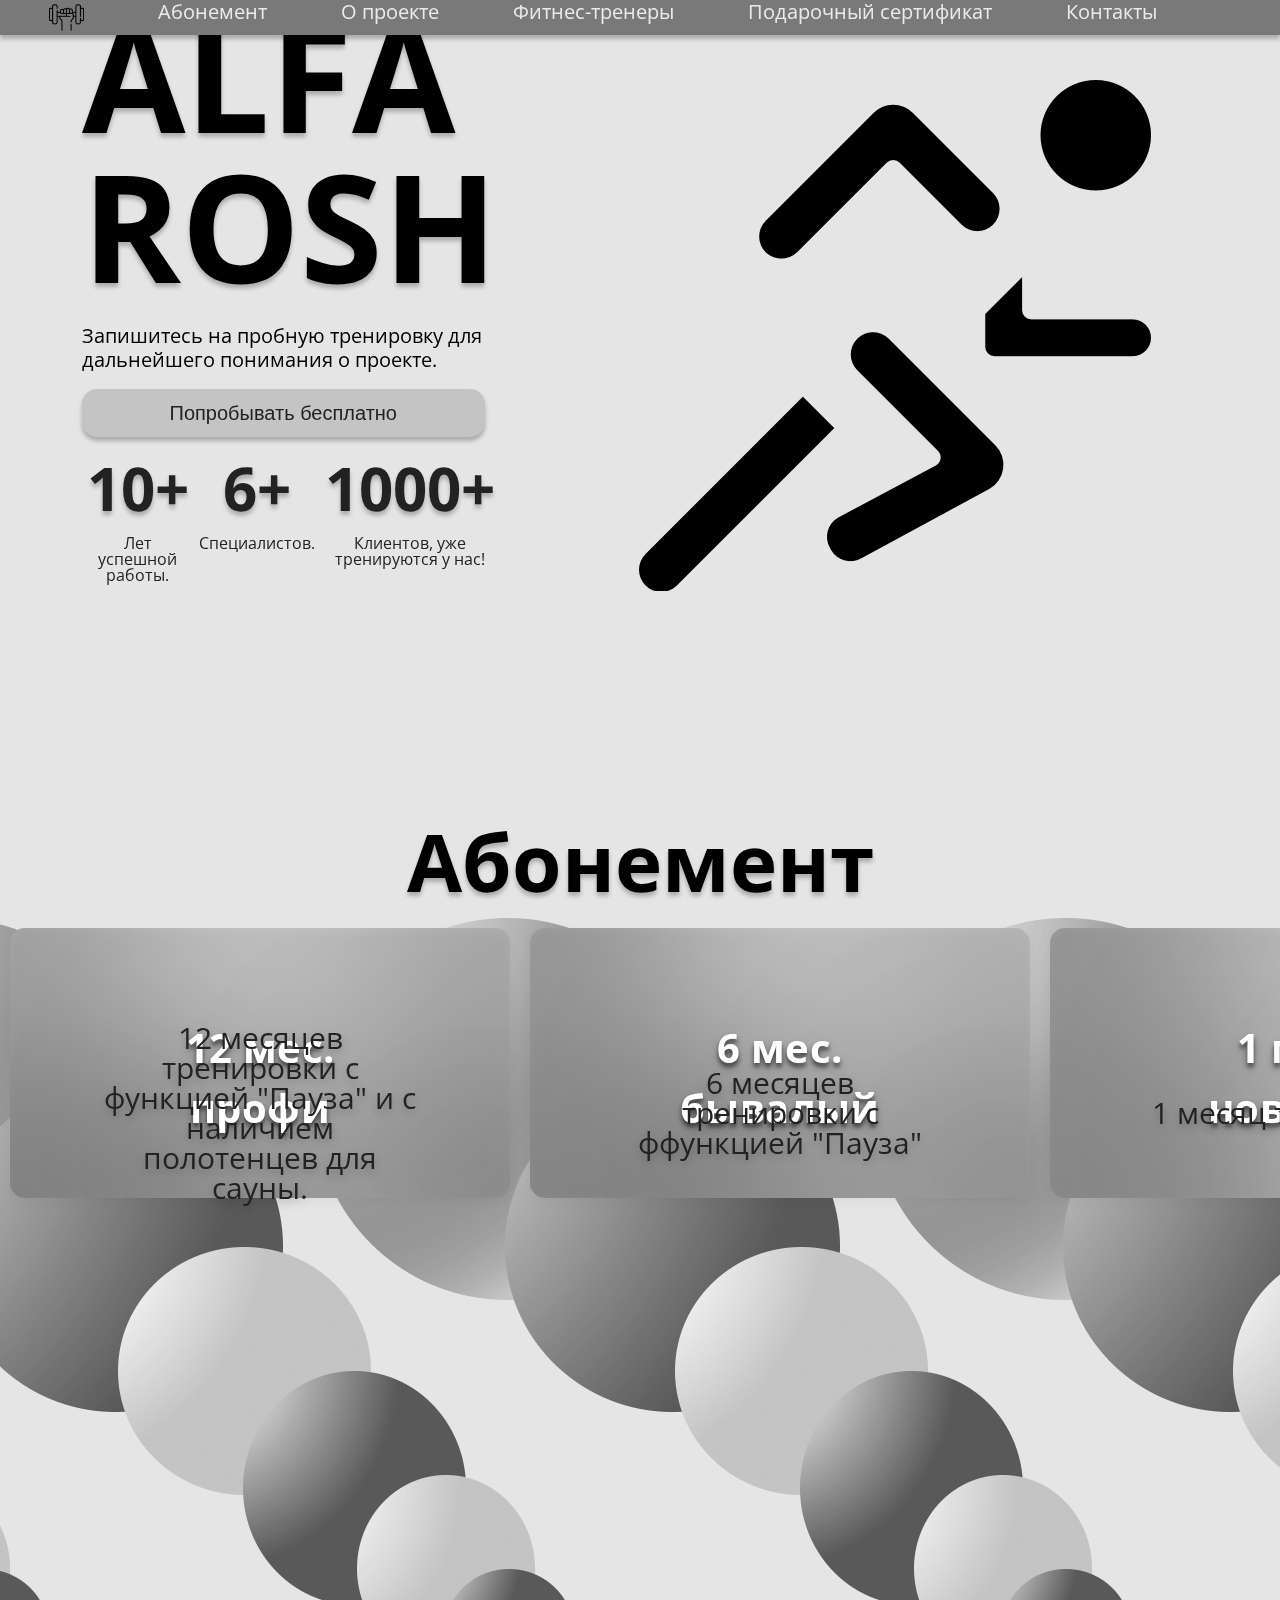
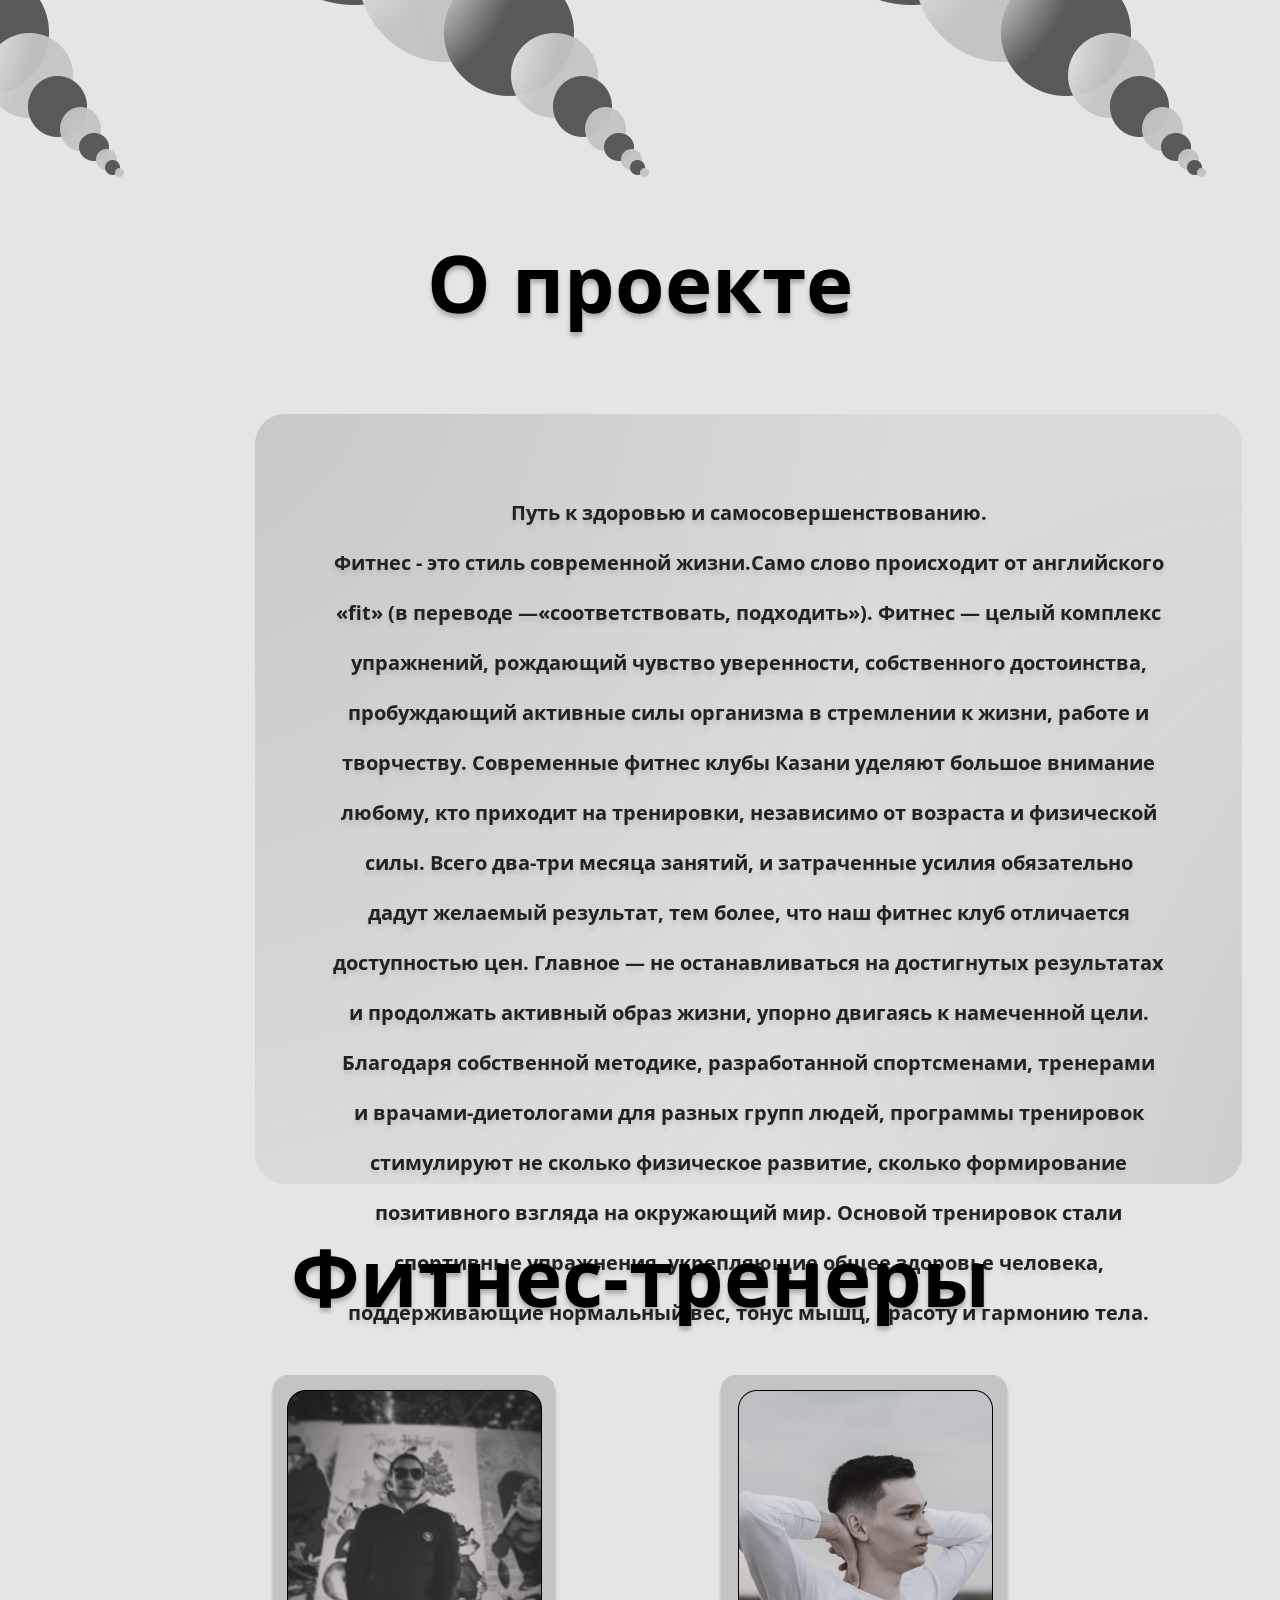
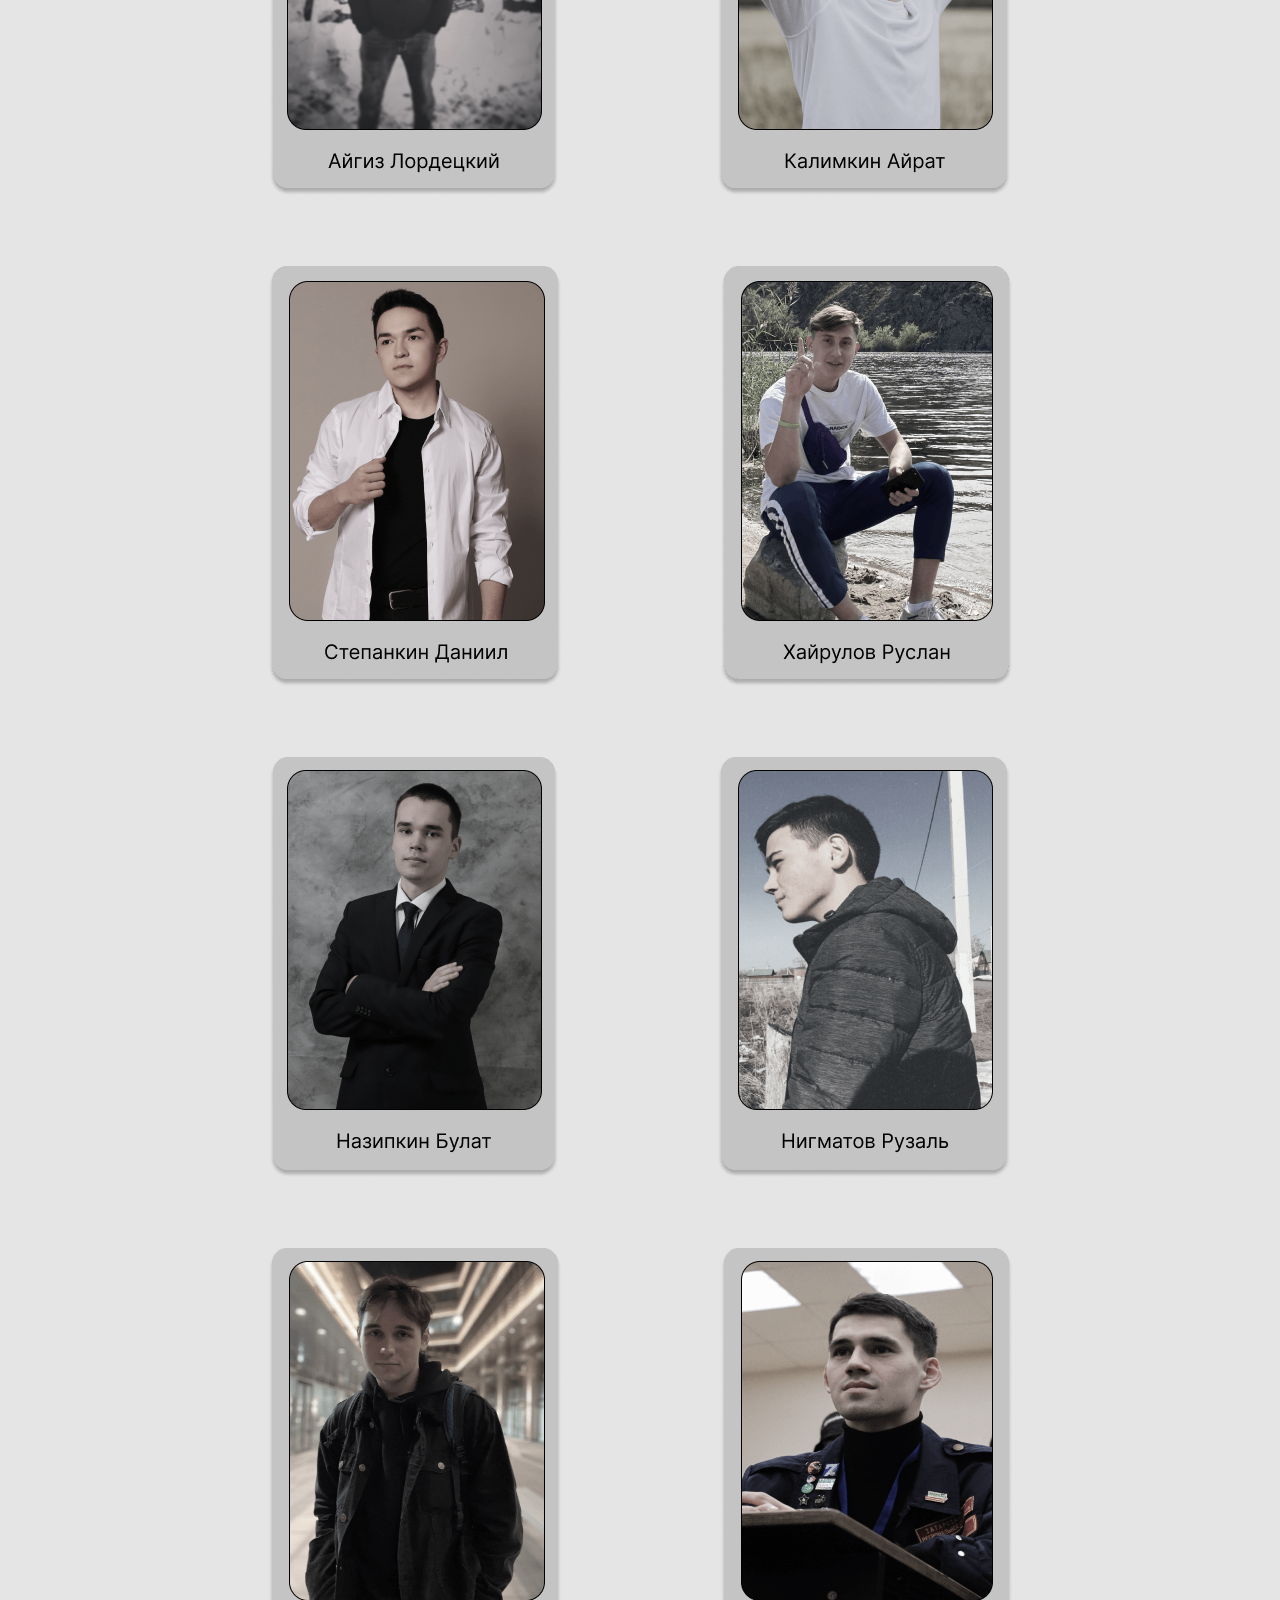
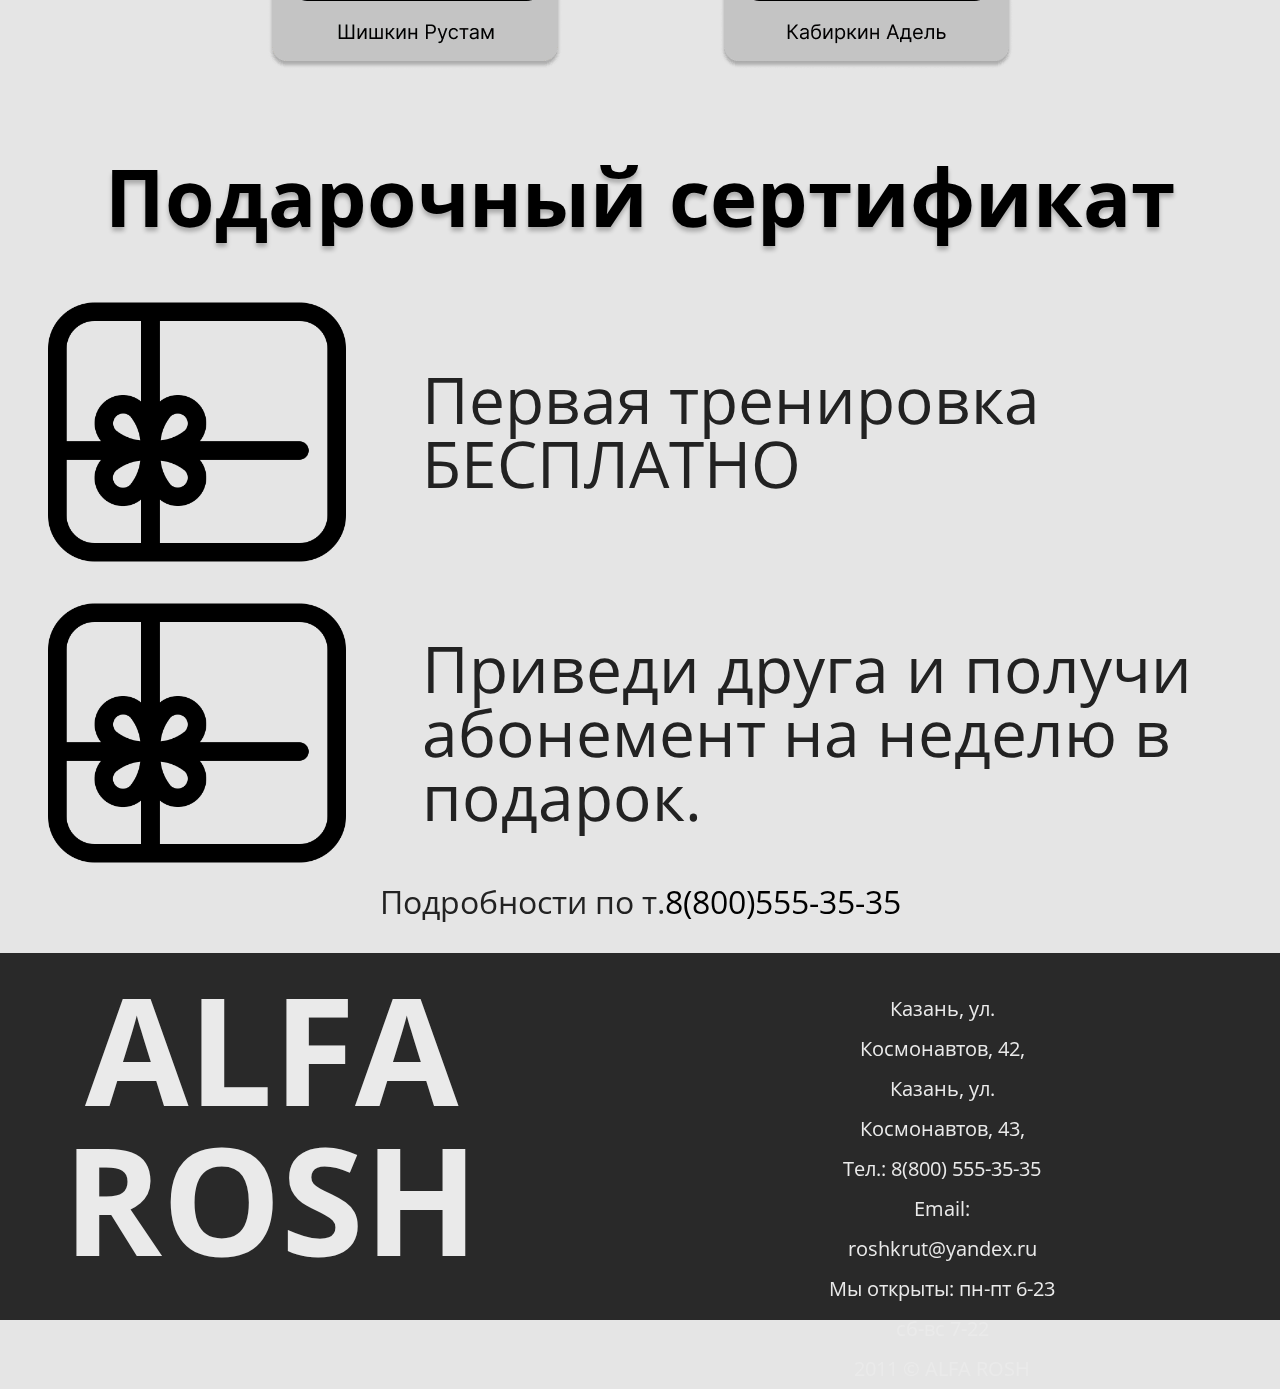
==== commit 95e54492: "minor up" ====
--- a/index.html
+++ b/index.html
@@ -2,157 +2,253 @@
 <html lang="en">
 <head>
     <meta charset="UTF-8">
-    <title>Document</title>
+    <title>ALFA ROSH</title>
     <link rel="stylesheet" href="/css/style.css">
+    <link rel="apple-touch-icon" sizes="152x152" href="/favicon/apple-touch-icon.png">
+    <link rel="icon" type="image/png" sizes="32x32" href="/favicon/favicon-32x32.png">
+    <link rel="icon" type="image/png" sizes="16x16" href="/favicon/favicon-16x16.png">
+    <link rel="manifest" href="/favicon/site.webmanifest">
+    <link rel="mask-icon" href="/favicon/safari-pinned-tab.svg" color="#5bbad5">
+    <link rel="shortcut icon" href="/favicon/favicon.ico">
+    <meta name="msapplication-TileColor" content="#2d89ef">
+    <meta name="msapplication-config" content="/favicon/browserconfig.xml">
 </head>
 <body>
-    <div class="header">
+    <div class="header" id="header">
         <div class="wrapper">
             <div class="header_wrapper">
-                <nav class="header__nav">
-                    <ul class="header__list">
-                        <li class="logo-img"> <a href="#main" class="header__link js-scroll"><img class="logo-img" src="/img/dumbbell-min.png" alt="гл меню"></a></li>
-                        <li class="header_item"> <a href="#Абонемент" class="header__link js-scroll">Абонемент</a></li>
-                        <li class="header_item"> <a href="#О проекте" class="header__link js-scroll">О проекте</a></li>
-                        <li class="header_item"> <a href="#Фитнес-тренеры" class="header__link js-scroll">Фитнес-тренеры</a></li>
-                        <li class="header_item"> <a href="#Подарочный сертификат" class="header__link js-scroll">Подарочный сертификат</a></li>
-                        <li class="header_item"> <a href="#Контакты" class="header__link js-scroll">Контакты</a></li>
+
+                <!-- Меню в хедере -->
+                <nav class="header__nav menu">
+                    <ul class="header__list menu__list">
+                        <li class="logo-img menu__item" > <a href="#main-section" class="header__link js-scroll"><img class="logo-img" src="/img/dumbbell-min.png" alt="гл меню"></a></li>
+                        <li class="header_item menu__item" > <a href="#amonement-section" class="header__link js-scroll">Абонемент</a></li>
+                        <li class="header_item menu__item" > <a href="#about-project-section" class="header__link js-scroll">О проекте</a></li>
+                        <li class="header_item menu__item" > <a href="#trainers-section" class="header__link js-scroll">Фитнес-тренеры</a></li>
+                        <li class="header_item menu__item" > <a href="#present-section" class="header__link js-scroll">Подарочный сертификат</a></li>
+                        <li class="header_item menu__item" > <a href="#contacts-section" class="header__link js-scroll">Контакты</a></li>
                     </ul>
                 </nav>
+
             </div>
         </div>
     </div>
 
-    <main class="main" id="main">
-        <div class="intro">
-            <div class="wrapper">
-                <h1 class="intro__title">ALFA ROSH</h1>
-                <p class="intro__subtitle">Запишитесь на пробную тренировку для дальнейшего понимания о проекте.</p>
-                <button type="submit" class="sub">Попробывать бесплатно</button>
-                <div class="achive">
-
-                    <div class="col1">
-                        <div class="row1">
-                            <p>10+</p>
-                        </div>
-                        <div class="row2">
-                            <p>Лет успешной работы.</p>
-                        </div>
-                    </div>
-
-                    <div class="col2">
-                        <div class="row1">
-                            <p>6+</p>
-                        </div>
-                        <div class="row2">
-                            <p>Специалистов. </p> 
-                        </div>
-                    </div>
- 
-                    <div class="col3">
-                        <div class="row1">
-                            <p>1000+</p>
-                        </div>
-                        <div class="row2">
-                            <p>Клиентов, уже тренируются у нас!</p>
-                        </div>
-                    </div>
-
-                </div>
-            </div>
-            <div class="intro__logo"><img src="/img/running-min.png" alt=""></div>
-        </div>
-    </main>
-
-    <div class="abon" id="Абонемент">
-        <h1 class="abon_title">
-            Абонемент
-        </h1>
-        <div class="abon_cardss">
-
-            <div class="abon-container">
-                <div class="abon_card">
-
-                        <h2 class="textt"> 12 мес. профи</h2>
-                        <p class="texttt">12 месяцев тренировки с функцией "Пауза" и с наличием полотенцев для сауны.</p>
-
-                </div>
-                <div class="abon_card">
-
-                        <h2 class="textt"> 6 мес. бывалый</h2>
-                        <p class="texttt">6 месяцев тренировки с ффункцией "Пауза"</p>
-
-                </div>
-                <div class="abon_card">
-
-                        <h2 class="textt"> 1 мес. новичок</h2>
-                        <p class="texttt">1 месяц тренировки</p>
-
-                </div>
+    <!-- Главный блок -->
+    <section class="section" id="main-section">
+        <main class="main" id="main">
+            <div class="intro">
+                <div class="wrapper">
+                    <h1 class="intro__title">ALFA ROSH</h1>
+                    <p class="intro__subtitle">Запишитесь на пробную тренировку для дальнейшего понимания о проекте.</p>
+                    <a href="#popup"><button type="submit" class="sub">Попробывать бесплатно</button></a>
+                    <div class="achive">
+    
+                        <div class="col1">
+                            <div class="row1">
+                                <p>10+</p>
+                            </div>
+                            <div class="row2">
+                                <p>Лет успешной работы.</p>
+                            </div>
+                        </div>
+    
+                        <div class="col2">
+                            <div class="row1">
+                                <p>6+</p>
+                            </div>
+                            <div class="row2">
+                                <p>Специалистов. </p> 
+                            </div>
+                        </div>
+     
+                        <div class="col3">
+                            <div class="row1">
+                                <p>1000+</p>
+                            </div>
+                            <div class="row2">
+                                <p>Клиентов, уже тренируются у нас!</p>
+                            </div>
+                        </div>
+    
+                    </div>
+                </div>
+                <div class="intro__logo"><img src="/img/running-min.png" alt=""></div>
+            </div>
+        </main>
+    </section>
+
+
+    <!-- Блок абонемент -->
+    <section class="section" id="amonement-section" >
+        <div class="abon" id="Абонемент">
+            <h1 class="abon_title">
+                Абонемент
+            </h1>
+            <div class="abon_cardss">
+
+                <div class="abon-container">
+                    <div class="abon_card">
+
+                            <h2 class="textt"> 12 мес. профи</h2>
+                            <p class="texttt">12 месяцев тренировки с функцией "Пауза" и с наличием полотенцев для сауны.</p>
+
+                    </div>
+                    <div class="abon_card">
+
+                            <h2 class="textt"> 6 мес. бывалый</h2>
+                            <p class="texttt">6 месяцев тренировки с ффункцией "Пауза"</p>
+
+                    </div>
+                    <div class="abon_card">
+
+                            <h2 class="textt"> 1 мес. новичок</h2>
+                            <p class="texttt">1 месяц тренировки</p>
+
+                    </div>
+                </div>
+            </div>
+        </div>
+    </section>
+
+
+    <!-- Блок о проекте -->
+    <section class="section" id="about-project-section">
+        <div class="info" id="О проекте">
+            <h1 class="info_title">О проекте</h1>
+            <div class="info_card">
+                <div class="info_project">
+                    <p>Путь к здоровью и самосовершенствованию.<br>Фитнес - это стиль современной жизни.Само слово происходит от английского «fit» (в переводе —«соответствовать, подходить»). Фитнес — целый комплекс упражнений, рождающий чувство уверенности, собственного достоинства, пробуждающий активные силы организма в стремлении к жизни, работе и творчеству. Современные фитнес клубы Казани уделяют большое внимание любому, кто приходит на тренировки, независимо от возраста и физической силы. Всего два-три месяца занятий, и затраченные усилия обязательно дадут желаемый результат, тем более, что наш фитнес клуб отличается доступностью цен. Главное — не останавливаться на достигнутых результатах и продолжать активный образ жизни, упорно двигаясь к намеченной цели. Благодаря собственной методике, разработанной спортсменами, тренерами и врачами-диетологами для разных групп людей, программы тренировок стимулируют не сколько физическое развитие, сколько формирование позитивного взгляда на окружающий мир. Основой тренировок стали спортивные упражнения, укрепляющие общее здоровье человека, поддерживающие нормальный вес, тонус мышц, красоту и гармонию тела. </p>
+                </div>
+            </div>
+        </div>
+    </section>
+
+
+    <!-- Блок тренеры -->
+    <section class="section" id="trainers-section">
+        <div class="trainers" id="Фитнес-тренеры">
+            <h1 class="trainers_title">
+                Фитнес-тренеры
+            </h1>
+            <div class="trainers_card">
+                <img src="/img/Group 1-min.png" alt="">
+                <img src="/img/Group 2-min.png" alt="">
+                <img src="/img/Group 3-min.png" alt="">
+                <img src="/img/Group 4-min.png" alt="">
+                <img src="/img/Group 5-min.png" alt="">
+                <img src="/img/Group 6-min.png" alt="">
+                <img src="/img/Group 7-min.png" alt="">
+                <img src="/img/Group 8-min.png" alt="">
+            </div>
+        </div>
+    </section>
+
+    <!-- Блок сертификатов -->
+    <section class="section" id="present-section" >
+        <div class="present" id="Подарочный сертификат">
+
+            <h1 class="present_title trainers_title">Подарочный сертификат</h1>
+
+            <div class="pr-container">
+                <div class="first_pr">
+                    <img class="pr_img" src="/img/premium-icon-gift-card-3977487-min.png" alt="">
+                    <p class="pr-text">Первая тренировка БЕСПЛАТНО</p>
+                </div>
+        
+                <div class="second_pr">
+                    <img class="pr_img" src="/img/premium-icon-gift-card-3977487-min.png" alt="">
+                    <p class="pr-text">Приведи друга и получи абонемент на неделю в подарок.</p>
+                </div>
+            </div>
+        
+
+            <div class="podr"><p>Подробности по т. <a href="tel:+78005553535">  8(800)555-35-35</a></p></div>
+
+        </div>
+    </section>  
+
+
+    <!-- Блок контакты, он же футер  -->
+    <section class="section" id="contacts-section" >
+        <div class="kontacts" id="Контакты">
+            <h1 class="intro_logo">
+                ALFA ROSH
+            </h1>
+            <div class="address">
+                <p>Казань, ул. Космонавтов, 42,<br>
+                    Казань, ул. Космонавтов, 43,<br>
+                    Тел.:<a href="tel:+78005553535"> 8(800) 555-35-35</a><br>
+                    Email: roshkrut@yandex.ru<br>
+                    Мы открыты: пн-пт 6-23 сб-вс 7-22
+                </p>
+                <p>2011 © ALFA ROSH</p>
+            </div>
+        </div>
+    </section>  
+
+    <!--Форма-->
+    <div class="popup" id="popup">
+        <div class="popup__body">
+            <div class="card">
+                <a href="#header" class="popup__close">X</a>
+                <!-- -----------------------------------Лого------------------------------------------ -->
+                        <div class="logo">
+                            <h1>ALFA ROSH</h1>
+                            <p><strong>№1</strong> в Татарстане.</p>
+                        </div>
+                <!-- -----------------------------------Лого------------------------------------------ -->
+                
+                    <!-- -----------------------------------Выбор------------------------------------------ -->
+                    <div class="network">
+                        <form>
+                            <fieldset>
+                                <legend><h1>Абонемент на:</h1></legend>
+                                <div>
+                                    <input type="radio" id="contactChoice1"
+                                    name="Times" value="12_мес">
+                                    <label for="contactChoice1">12 мес.</label>
+                            
+                                    <input type="radio" id="contactChoice2"
+                                    name="Times" value="6_мес">
+                                    <label for="contactChoice2">6 мес.</label>
+                            
+                                    <input type="radio" id="contactChoice3"
+                                    name="Times" value="1_мес">
+                                    <label for="contactChoice3">1 мес.</label>
+                    
+                                    <input type="radio" id="contactChoice3"
+                                    name="Times" value="free" checked>
+                                    <label for="contactChoice3">Попробывать бесплатно</label>
+                                </div>
+                            </fieldset>
+                        </form>
+                    </div>
+                    <!-- -----------------------------------Выбор------------------------------------------ -->
+                    <!-- -----------------------------------Форум------------------------------------------ -->
+                            <div class="forum">
+                                <H1>Оставить данные</H1>
+                                <form action="check.php" method="post">
+                                    <div class="forum-group">
+                                        <label for="name">Ваше имя:</label>
+                                        <input type="text" id="name" name="name" placeholder="Введите ваше имя">
+                                    </div>
+                                    <div class="forum-group">
+                                        <label for="Email">Ваш Email</label>
+                                        <input type="Email" id="Email" name="Email" placeholder="Введите Email">
+                                    </div>
+                                    <div class="forum-group">
+                                        <label for="Phone">Ваш номер телефона</label>
+                                        <input type="Phone" id="Email" name="Phone" placeholder="Введите номер телефона">
+                                    </div>
+                                    <input class="btn" type="submit" value="Отправить">
+                                </form>
+                            </div>
             </div>
         </div>
     </div>
-
-    <div class="info" id="О проекте">
-        <h1 class="info_title">О проекте</h1>
-        <div class="info_card">
-            <div class="info_project">
-                <p>Путь к здоровью и самосовершенствованию.<br>Фитнес - это стиль современной жизни.Само слово происходит от английского «fit» (в переводе —«соответствовать, подходить»). Фитнес — целый комплекс упражнений, рождающий чувство уверенности, собственного достоинства, пробуждающий активные силы организма в стремлении к жизни, работе и творчеству. Современные фитнес клубы Казани уделяют большое внимание любому, кто приходит на тренировки, независимо от возраста и физической силы. Всего два-три месяца занятий, и затраченные усилия обязательно дадут желаемый результат, тем более, что наш фитнес клуб отличается доступностью цен. Главное — не останавливаться на достигнутых результатах и продолжать активный образ жизни, упорно двигаясь к намеченной цели. Благодаря собственной методике, разработанной спортсменами, тренерами и врачами-диетологами для разных групп людей, программы тренировок стимулируют не сколько физическое развитие, сколько формирование позитивного взгляда на окружающий мир. Основой тренировок стали спортивные упражнения, укрепляющие общее здоровье человека, поддерживающие нормальный вес, тонус мышц, красоту и гармонию тела. </p>
-            </div>
-        </div>
-    </div>
-
-    <div class="trainers" id="Фитнес-тренеры">
-        <h1 class="trainers_title">
-            Фитнес-тренеры
-        </h1>
-        <div class="trainers_card">
-            <img src="/img/Group 1-min.png" alt="">
-            <img src="/img/Group 2-min.png" alt="">
-            <img src="/img/Group 3-min.png" alt="">
-            <img src="/img/Group 4-min.png" alt="">
-            <img src="/img/Group 5-min.png" alt="">
-            <img src="/img/Group 6-min.png" alt="">
-            <img src="/img/Group 7-min.png" alt="">
-            <img src="/img/Group 8-min.png" alt="">
-        </div>
-    </div>
-
-    <div class="present" id="Подарочный сертификат">
-
-        <h1 class="present_title trainers_title">Подарочный сертификат</h1>
-
-        <div class="pr-container">
-            <div class="first_pr">
-                <img class="pr_img" src="/img/premium-icon-gift-card-3977487-min.png" alt="">
-                <p class="pr-text">Первая тренировка БЕСПЛАТНО</p>
-            </div>
-    
-            <div class="second_pr">
-                <img class="pr_img" src="/img/premium-icon-gift-card-3977487-min.png" alt="">
-                <p class="pr-text">Приведи друга и получи абонемент на неделю в подарок.</p>
-            </div>
-        </div>
-       
-
-        <div class="podr"><p>Подробности по т. <a href="tel:+78005553535">  8(800)555-35-35</a></p></div>
-
-    </div>
-
-    <div class="kontacts" id="Контакты">
-        <h1 class="intro_logo">
-            ALFA ROSH
-        </h1>
-        <div class="address">
-            <p>Казань, ул. Космонавтов, 42,<br>
-                Казань, ул. Космонавтов, 43,<br>
-                Тел.:<a href="tel:+78005553535"> 8(800) 555-35-35</a><br>
-                Email: roshkrut@yandex.ru<br>
-                Мы открыты: пн-пт 6-23 сб-вс 7-22
-            </p>
-            <p>2011 © ALFA ROSH</p>
-        </div>
-    </div>
-    <script src="/main.js"></script>
+             <!-- -----------------------------------Форум------------------------------------------ -->
+
+    <script src="js/main.js"></script>
 </body>
 </html>--- a/css/style.css
+++ b/css/style.css
@@ -418,6 +418,7 @@
     width: 100%;
     box-shadow: 0px 4px 4px rgba(0, 0, 0, 0.25);
     height: 35px;
+    z-index: 10000000000;
 }
 
 /* .wrapper{
@@ -430,11 +431,12 @@
     flex-wrap: wrap;
     align-items: center;
     justify-content: center;
-
+    z-index: 10000000000;
 }
 .header__list{
     display: flex;
     flex-wrap: wrap; 
+    
 }
 .header_item{
     margin-right: 74px;
@@ -742,4 +744,174 @@
 .podr a{
     text-decoration: none;
     color: #000000;  
-}+}
+
+/* ------Форма-------- */
+.popup{
+    position: fixed;
+    width: 100%;
+    height: 100%;
+    background-color: rgba(0, 0, 0, 0.8);
+    top: 0;
+    left: 0;
+    opacity: 0;
+    visibility: hidden;
+    transition: all 0.4s ease 0s;
+}
+.popup__body{
+    min-height: 100%;
+    display: flex;
+    align-items: center;
+    justify-content: center;
+    padding: 30px 10px;
+    font-size: 24px;
+}
+.popup__close{
+    position: absolute;
+    right: 10px;
+    top: 10px;
+    font-size: 20px;
+    color: #000;
+    text-decoration: none;
+}
+.popup:target{
+    opacity: 1;
+    visibility: visible;
+}
+
+.card{
+    overflow: auto;
+    width: 900px;
+    height: 700px;
+    margin: 15px auto;
+    background-color: #ebe7e7;
+    box-shadow: 0 5px 10px #454548;
+    border-radius: 7px;
+    padding: 10px;
+	background: #ccc;
+    position: relative;
+}
+.forum h1{
+	font-size: 32px;
+	text-align: center;
+}
+.forum{
+	background-color: #ffffff10;
+	-webkit-backdrop-filter: blur(12px);
+	backdrop-filter: blur(12px);
+	overflow: auto;
+    width: 650px;
+	height: 390px;
+    margin: 15px auto;
+    box-shadow: 0 5px 10px #454548;
+    border-radius: 7px;
+    padding: 10px;
+}
+.forum-group input{
+	width: 100%;
+	box-sizing: border-box;
+	border: none;
+	background: transparent;
+	border-bottom: 1px solid #939394;
+	color: #000;
+	padding: 15px 0px 10px;
+	outline: none;
+	font-family: inherit;
+}
+.btn{
+	color: rgb(255, 255, 255);
+	padding: 10px 20px;
+	margin: 6px auto;
+	background: #000;
+	font-family: inherit;
+	cursor: pointer;
+	border: 10px;
+	border-radius: 5px;
+	box-shadow: #454548;
+}
+.btn:hover{
+	opacity: 1;
+}
+
+
+.network-click{
+	background-position: center;
+}
+.img{
+	width: 80px;
+	display: flex;
+	background-position: center;
+}
+.network{
+	background-color: #ffffff10;
+	-webkit-backdrop-filter: blur(10px);
+	backdrop-filter: blur(10px);
+	display: block;
+	overflow: auto;
+    width: 400px;
+	height: 150px;
+    margin: 15px auto;
+    box-shadow: 0 5px 10px #454548;
+    border-radius: 7px;
+    padding: 10px;
+	text-align: center;
+}
+.network h1{
+	font-size: 32px;
+	font-family: inherit;
+}
+.logo h1{
+	font-size: 50px;
+	font-weight: 600;
+	text-align: center;
+}
+.logo p{
+	font-size: 26px;
+	text-align: center;
+	font-weight: 500;
+}
+.network-click {
+	display: flex;
+	justify-content: center;
+}
+.network-click ul {
+	align-items: center;
+	display: flex;
+}
+.network-click ul li {
+	margin: 20px;
+}
+
+div:first-of-type {
+	/* display: flex; */
+	align-items: flex-start; 
+	margin-bottom: 5px;
+  }
+  
+  label {
+	margin-right: 15px;
+	line-height: 32px;
+  }
+  
+  input {
+	-webkit-appearance: none;
+	-moz-appearance: none;
+	appearance: none;
+  
+	border-radius: 50%;
+	width: 16px;
+	height: 16px;
+  
+	border: 2px solid #999;
+	transition: 0.2s all linear;
+	outline: none;
+	margin-right: 5px;
+  
+	position: relative;
+	top: 4px;
+    margin-top: 20px;
+  }
+  
+  input:checked {
+	border: 6px solid black;
+  }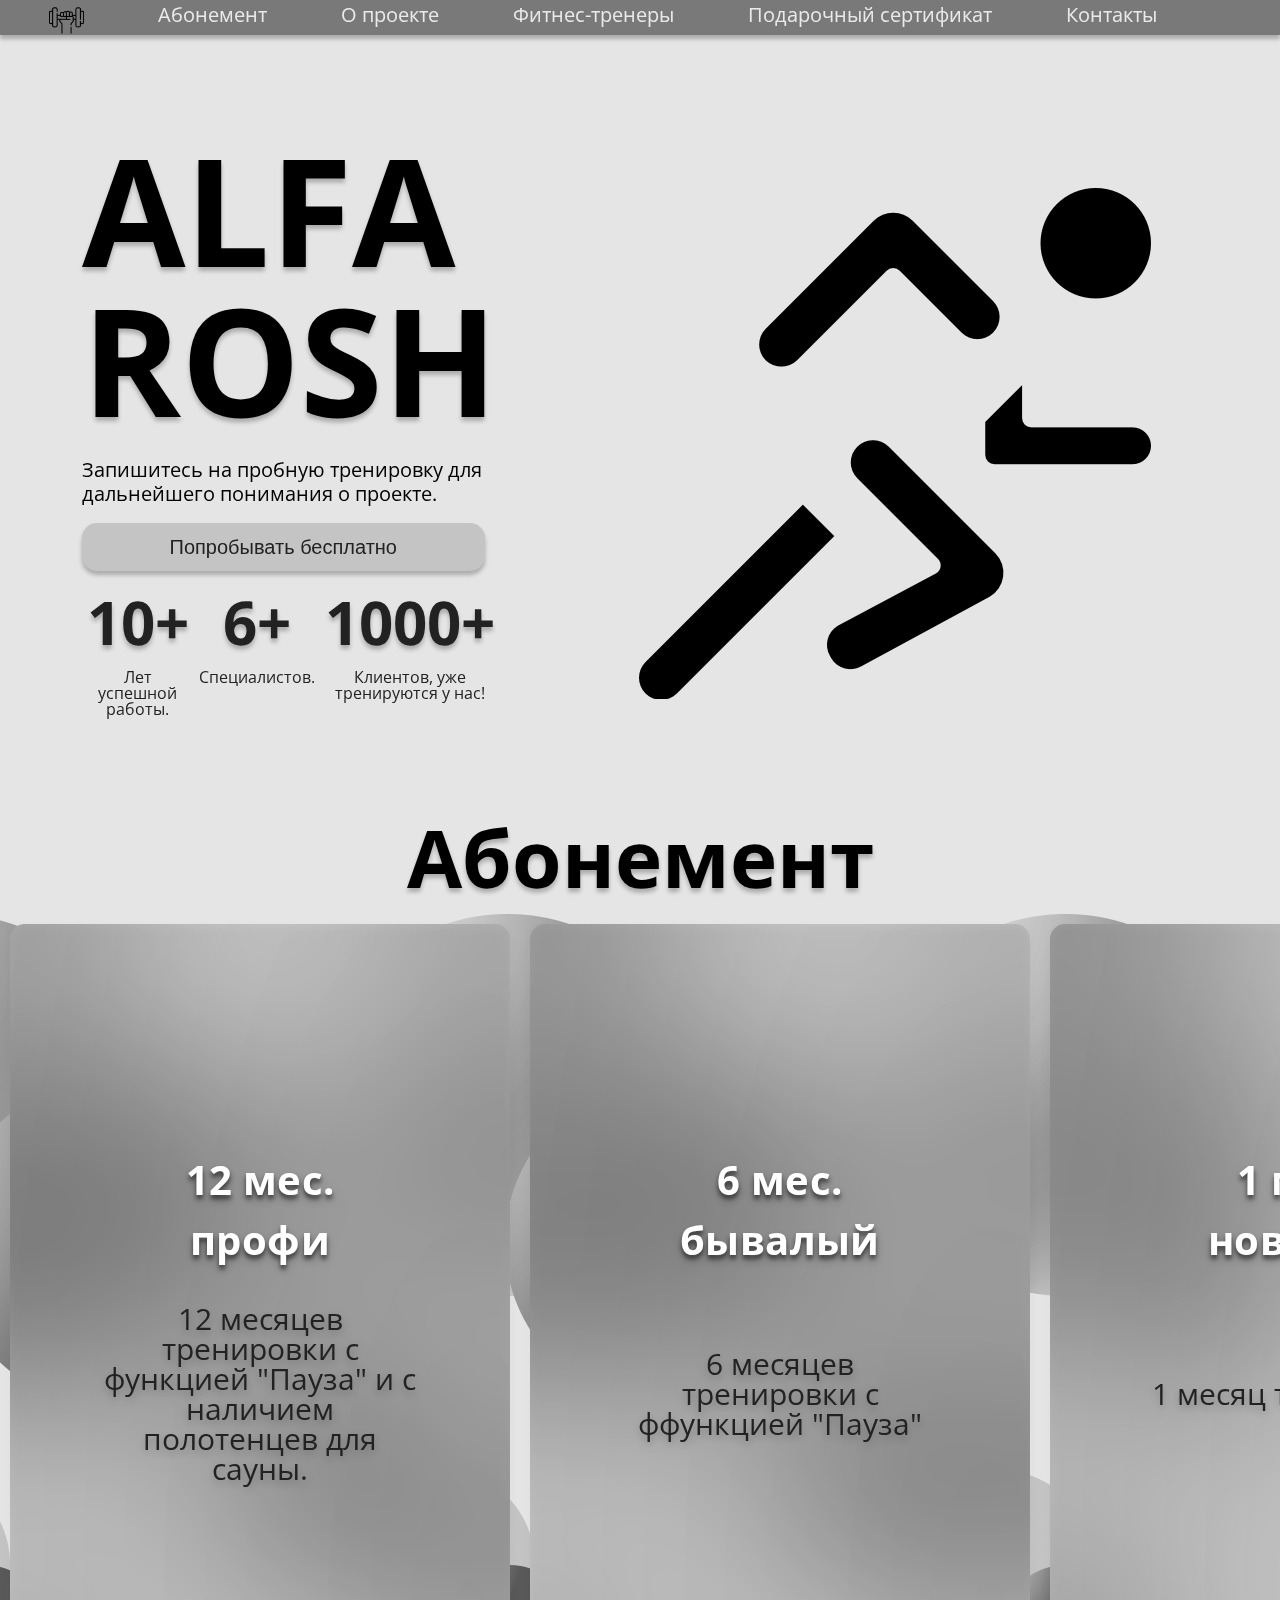
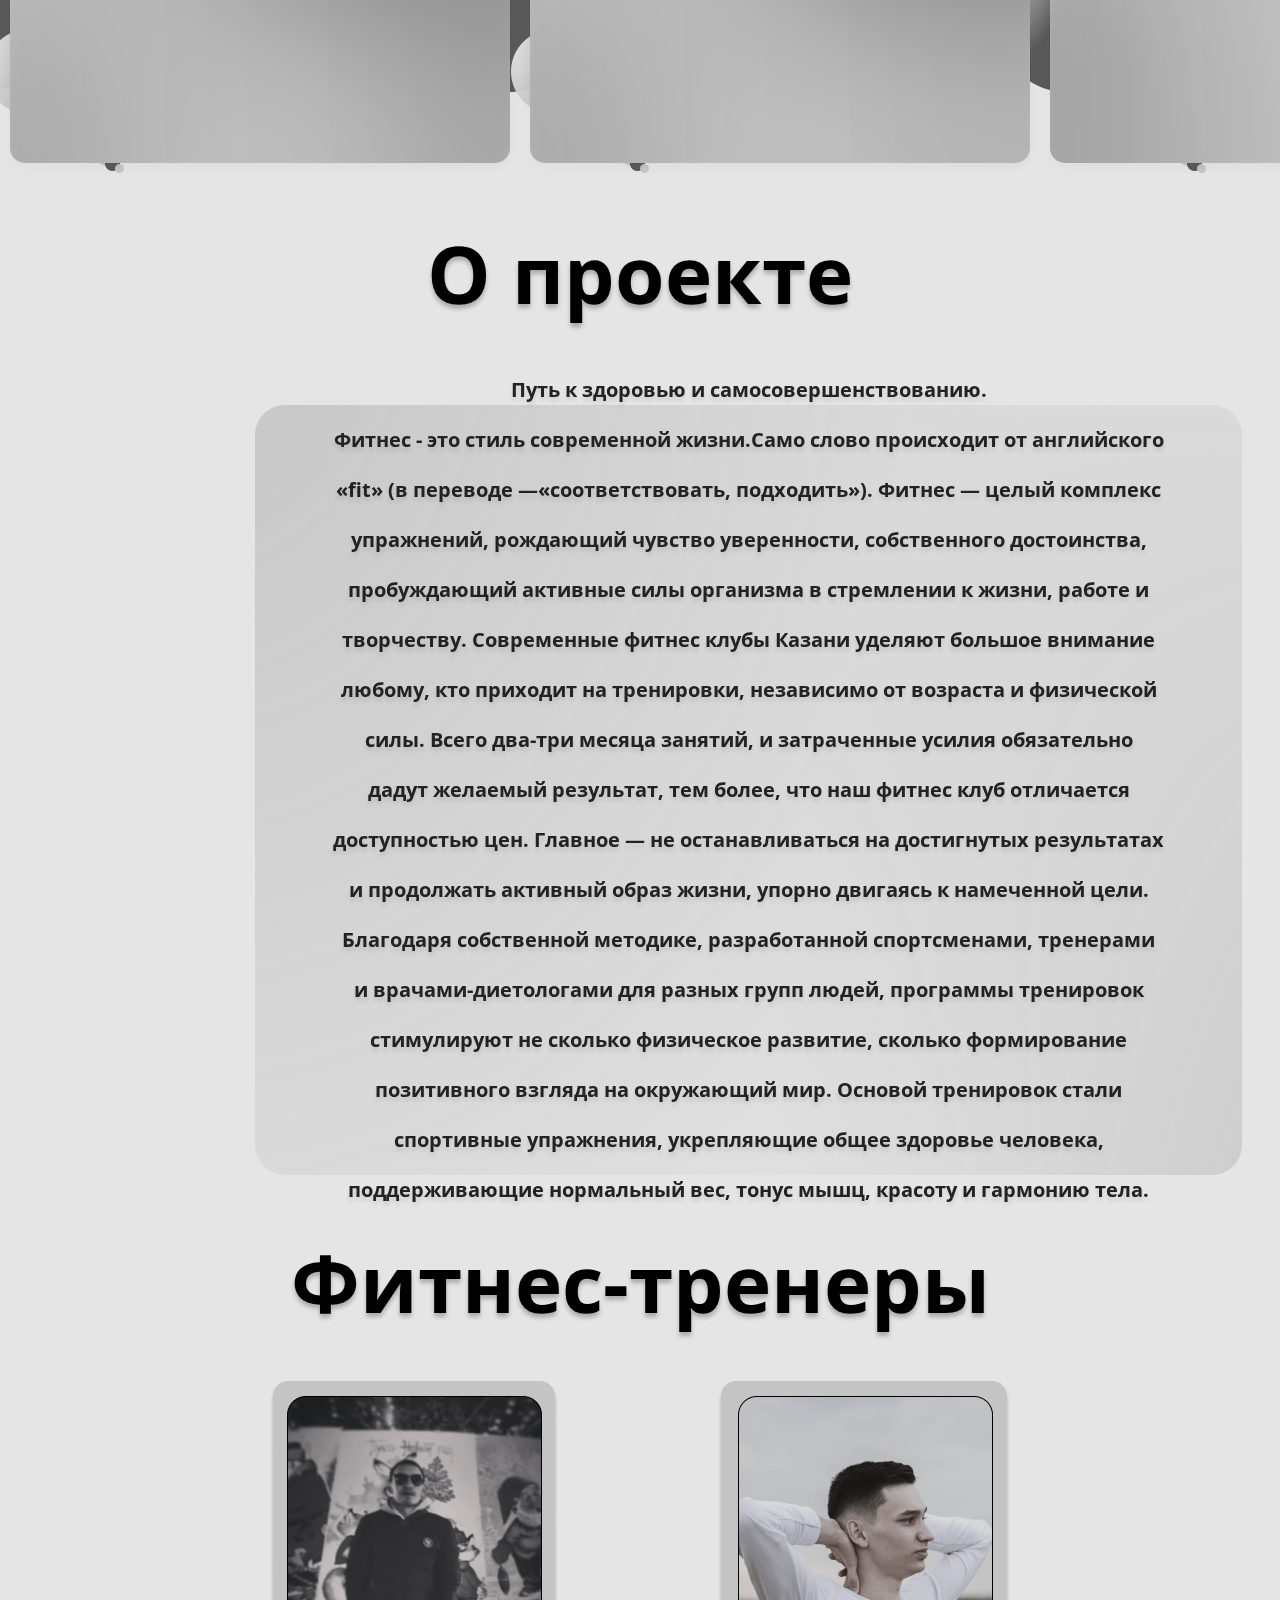
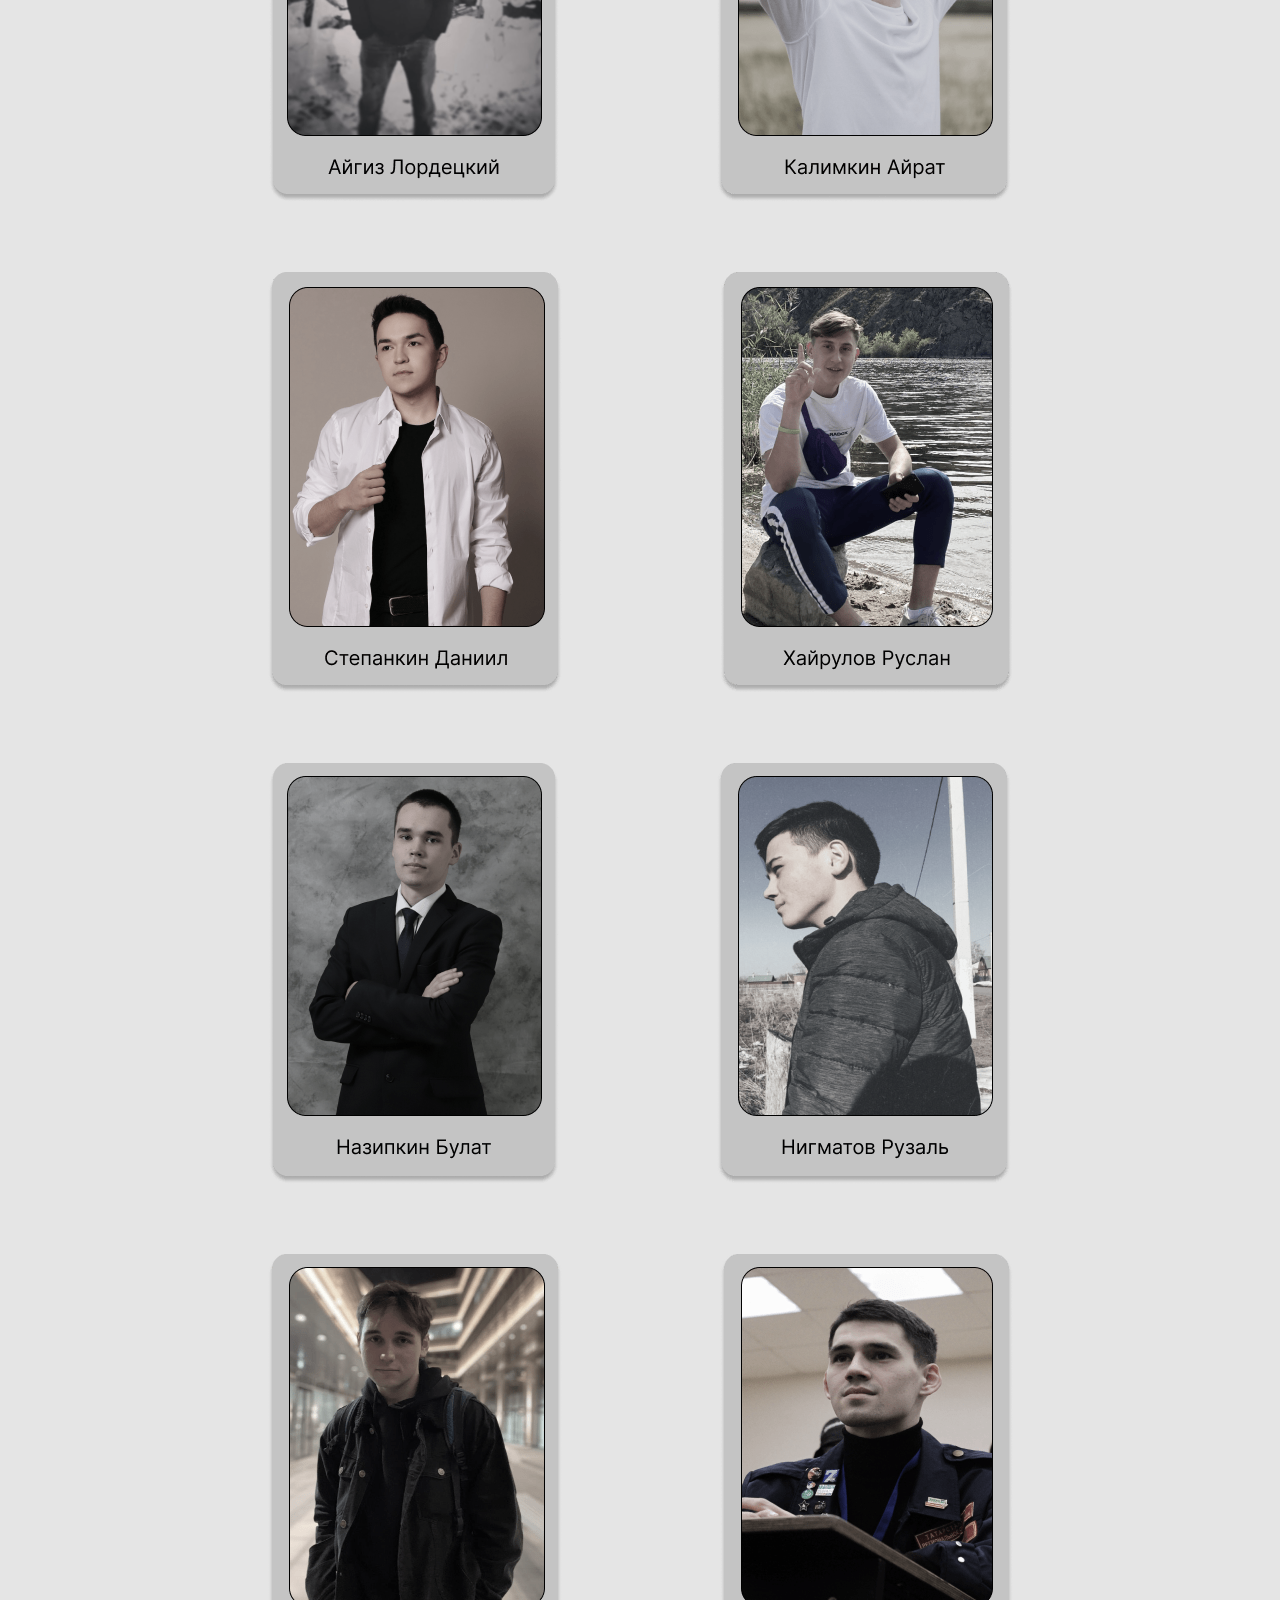
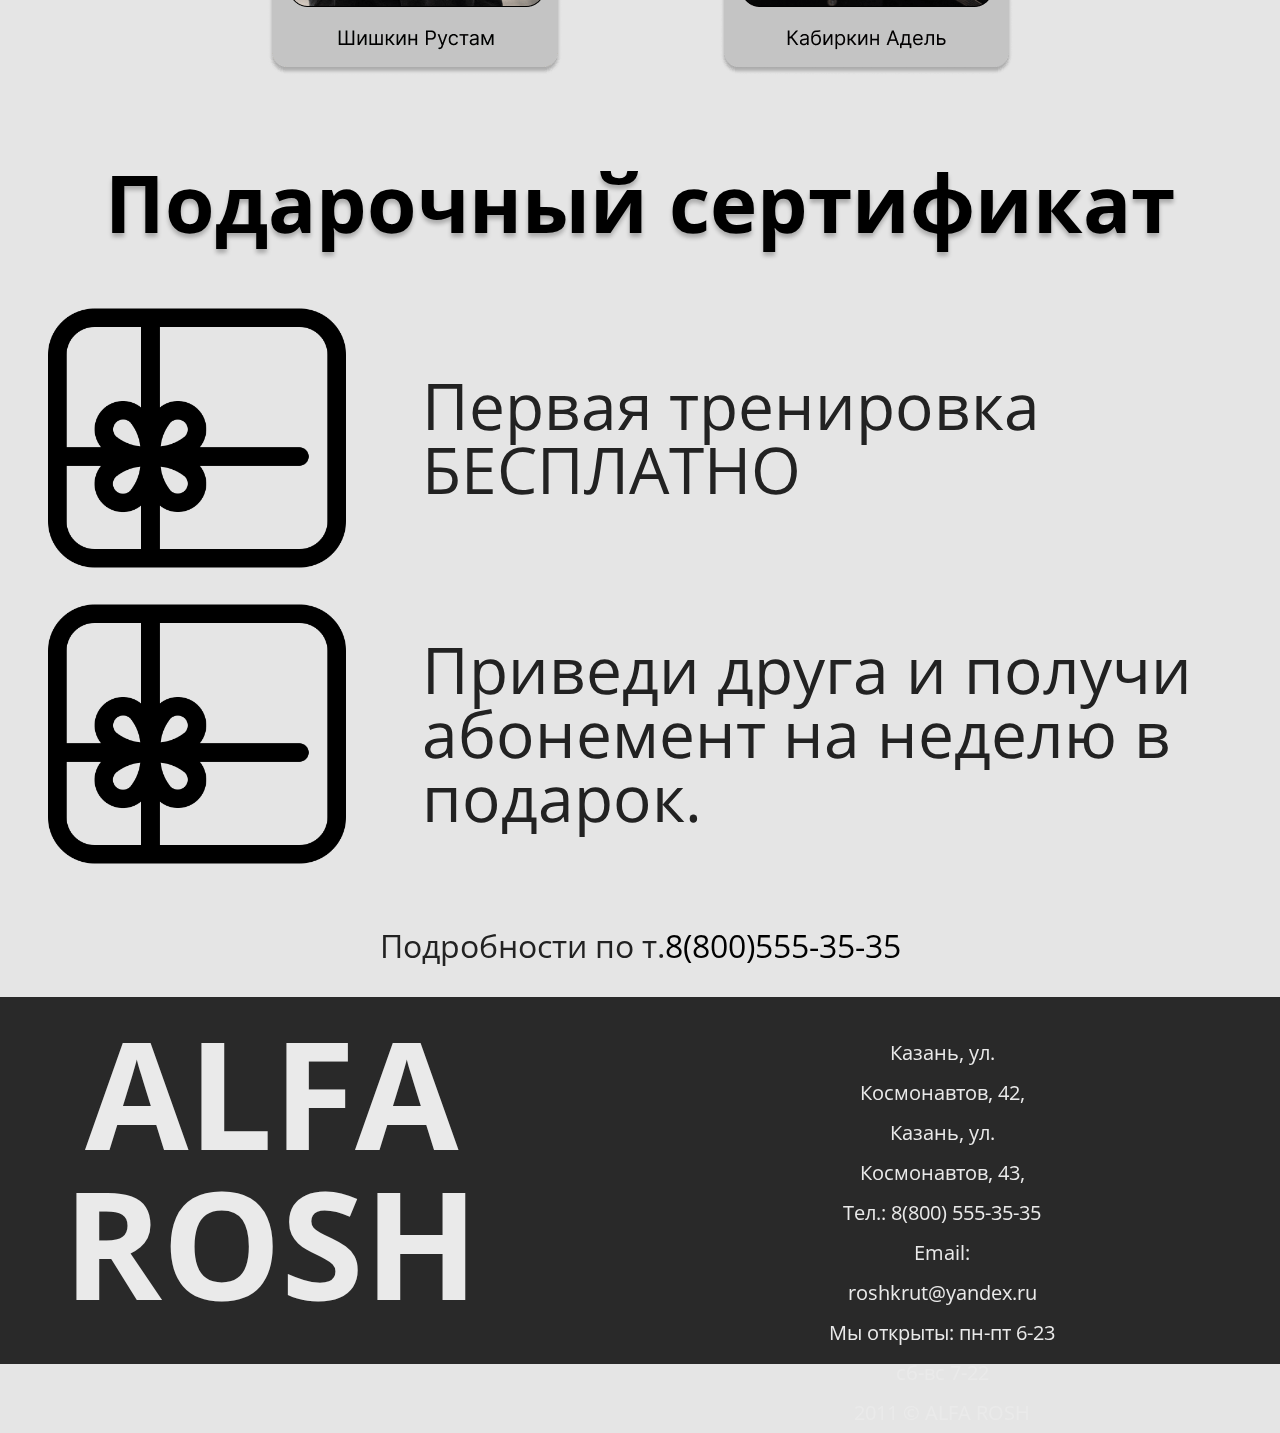
==== commit 3a68cf0a: "minor up" ====
--- a/index.html
+++ b/index.html
@@ -70,7 +70,7 @@
                                 <p>Клиентов, уже тренируются у нас!</p>
                             </div>
                         </div>
-    
+                        
                     </div>
                 </div>
                 <div class="intro__logo"><img src="/img/running-min.png" alt=""></div>
@@ -86,25 +86,18 @@
                 Абонемент
             </h1>
             <div class="abon_cardss">
-
                 <div class="abon-container">
                     <div class="abon_card">
-
-                            <h2 class="textt"> 12 мес. профи</h2>
-                            <p class="texttt">12 месяцев тренировки с функцией "Пауза" и с наличием полотенцев для сауны.</p>
-
+                        <h2 class="textt"> 12 мес. профи</h2>
+                        <p class="texttt">12 месяцев тренировки с функцией "Пауза" и с наличием полотенцев для сауны.</p>
                     </div>
                     <div class="abon_card">
-
-                            <h2 class="textt"> 6 мес. бывалый</h2>
-                            <p class="texttt">6 месяцев тренировки с ффункцией "Пауза"</p>
-
+                        <h2 class="textt"> 6 мес. бывалый</h2>
+                        <p class="texttt">6 месяцев тренировки с ффункцией "Пауза"</p>
                     </div>
                     <div class="abon_card">
-
-                            <h2 class="textt"> 1 мес. новичок</h2>
-                            <p class="texttt">1 месяц тренировки</p>
-
+                        <h2 class="textt"> 1 мес. новичок</h2>
+                        <p class="texttt">1 месяц тренировки</p>
                     </div>
                 </div>
             </div>
@@ -161,10 +154,7 @@
                     <p class="pr-text">Приведи друга и получи абонемент на неделю в подарок.</p>
                 </div>
             </div>
-        
-
             <div class="podr"><p>Подробности по т. <a href="tel:+78005553535">  8(800)555-35-35</a></p></div>
-
         </div>
     </section>  
 
@@ -199,55 +189,44 @@
                         </div>
                 <!-- -----------------------------------Лого------------------------------------------ -->
                 
-                    <!-- -----------------------------------Выбор------------------------------------------ -->
-                    <div class="network">
-                        <form>
-                            <fieldset>
-                                <legend><h1>Абонемент на:</h1></legend>
-                                <div>
-                                    <input type="radio" id="contactChoice1"
-                                    name="Times" value="12_мес">
-                                    <label for="contactChoice1">12 мес.</label>
-                            
-                                    <input type="radio" id="contactChoice2"
-                                    name="Times" value="6_мес">
-                                    <label for="contactChoice2">6 мес.</label>
-                            
-                                    <input type="radio" id="contactChoice3"
-                                    name="Times" value="1_мес">
-                                    <label for="contactChoice3">1 мес.</label>
-                    
-                                    <input type="radio" id="contactChoice3"
-                                    name="Times" value="free" checked>
-                                    <label for="contactChoice3">Попробывать бесплатно</label>
-                                </div>
-                            </fieldset>
-                        </form>
-                    </div>
-                    <!-- -----------------------------------Выбор------------------------------------------ -->
-                    <!-- -----------------------------------Форум------------------------------------------ -->
-                            <div class="forum">
-                                <H1>Оставить данные</H1>
-                                <form action="check.php" method="post">
-                                    <div class="forum-group">
-                                        <label for="name">Ваше имя:</label>
-                                        <input type="text" id="name" name="name" placeholder="Введите ваше имя">
-                                    </div>
-                                    <div class="forum-group">
-                                        <label for="Email">Ваш Email</label>
-                                        <input type="Email" id="Email" name="Email" placeholder="Введите Email">
-                                    </div>
-                                    <div class="forum-group">
-                                        <label for="Phone">Ваш номер телефона</label>
-                                        <input type="Phone" id="Email" name="Phone" placeholder="Введите номер телефона">
-                                    </div>
-                                    <input class="btn" type="submit" value="Отправить">
-                                </form>
-                            </div>
+                <!-- -----------------------------------Выбор------------------------------------------ -->
+                <div class="network">
+                    <div class="container">
+                        <legend><h1>Абонемент на:</h1></legend>
+                        <div class="select">
+                            <select>
+                                <option value="1">Попробывать бесплатно</option>
+                                <option value="2">12 мес.</option>
+                                <option value="3">6 мес.</option>
+                                <option value="4">1 мес.</option>
+                            </select>
+                        </div>
+                    </div>
+                </div>
+                <!-- -----------------------------------Выбор------------------------------------------ -->
+                <!-- -----------------------------------Форум------------------------------------------ -->
+                <div class="forum">
+                    <H1>Оставить данные</H1>
+                    <form action="check.php" method="post">
+                        <div class="forum-group">
+                            <label for="name">Ваше имя:</label>
+                            <input type="text" id="name" name="name" placeholder="Введите ваше имя">
+                        </div>
+                        <div class="forum-group">
+                            <label for="Email">Ваш Email</label>
+                            <input type="Email" id="Email" name="Email" placeholder="Введите Email">
+                        </div>
+                        <div class="forum-group">
+                            <label for="Phone">Ваш номер телефона</label>
+                            <input type="Phone" id="Email" name="Phone" placeholder="Введите номер телефона">
+                        </div>
+                        <input class="btn" type="submit" value="Отправить">
+                    </form>
+                </div>
             </div>
         </div>
     </div>
-             <!-- -----------------------------------Форум------------------------------------------ -->
+<!-------------------------------------Форум-------------------------------------------->
 
     <script src="js/main.js"></script>
 </body>
--- a/css/style.css
+++ b/css/style.css
@@ -560,6 +560,7 @@
     background: radial-gradient(302.67% 517.91% at 92% 84.92%, rgba(0, 0, 0, 0.146) 0%, rgba(239, 239, 239, 0) 100%);
     filter: drop-shadow(0px 4px 4px rgba(0, 0, 0, 0.25));
     backdrop-filter: blur(100px);
+    -webkit-backdrop-filter: blur(10px);
     border-radius: 15px;
     flex-basis: 430px 799px;
     margin: 10px;
@@ -781,15 +782,16 @@
 
 .card{
     overflow: auto;
-    width: 900px;
-    height: 700px;
+    width: 800px;
+    height: 600px;
     margin: 15px auto;
-    background-color: #ebe7e7;
+    /* background-color: #ebe7e7; */
     box-shadow: 0 5px 10px #454548;
     border-radius: 7px;
     padding: 10px;
-	background: #ccc;
+	/* background: #ccc; */
     position: relative;
+    background: url(/img/1626768056_16-kartinkin-com-p-fon-stilnii-minimalizm-krasivo-16.jpg);
 }
 .forum h1{
 	font-size: 32px;
@@ -801,7 +803,7 @@
 	backdrop-filter: blur(12px);
 	overflow: auto;
     width: 650px;
-	height: 390px;
+	height: 350px;
     margin: 15px auto;
     box-shadow: 0 5px 10px #454548;
     border-radius: 7px;
@@ -820,42 +822,45 @@
 }
 .btn{
 	color: rgb(255, 255, 255);
-	padding: 10px 20px;
+	padding: 5px 10px;
 	margin: 6px auto;
+    margin-top: 10px;
 	background: #000;
 	font-family: inherit;
 	cursor: pointer;
 	border: 10px;
 	border-radius: 5px;
-	box-shadow: #454548;
+	box-shadow: 0px 4px 4px rgba(0, 0, 0, 0.25);
+    font-size: 14px;
+    line-height: 24px;
 }
 .btn:hover{
 	opacity: 1;
-}
-
-
-.network-click{
-	background-position: center;
-}
-.img{
-	width: 80px;
-	display: flex;
-	background-position: center;
-}
-.network{
+    background: #d4d2d2;
+    color: #000;
+}
+.btn:active{
+    color: rgb(255, 255, 255);
+    background: #000;
+}
+
+
+
+
+/* .network{
 	background-color: #ffffff10;
 	-webkit-backdrop-filter: blur(10px);
 	backdrop-filter: blur(10px);
 	display: block;
 	overflow: auto;
-    width: 400px;
-	height: 150px;
+    max-width: 500px;
+	max-height: 150px;
     margin: 15px auto;
     box-shadow: 0 5px 10px #454548;
     border-radius: 7px;
     padding: 10px;
 	text-align: center;
-}
+} */
 .network h1{
 	font-size: 32px;
 	font-family: inherit;
@@ -870,48 +875,56 @@
 	text-align: center;
 	font-weight: 500;
 }
-.network-click {
-	display: flex;
-	justify-content: center;
-}
-.network-click ul {
-	align-items: center;
-	display: flex;
-}
-.network-click ul li {
-	margin: 20px;
-}
-
-div:first-of-type {
-	/* display: flex; */
-	align-items: flex-start; 
-	margin-bottom: 5px;
-  }
-  
-  label {
-	margin-right: 15px;
-	line-height: 32px;
-  }
-  
-  input {
-	-webkit-appearance: none;
-	-moz-appearance: none;
-	appearance: none;
-  
-	border-radius: 50%;
-	width: 16px;
-	height: 16px;
-  
-	border: 2px solid #999;
-	transition: 0.2s all linear;
-	outline: none;
-	margin-right: 5px;
-  
-	position: relative;
-	top: 4px;
-    margin-top: 20px;
-  }
-  
-  input:checked {
-	border: 6px solid black;
-  }+
+
+
+/* Select */
+.container{
+    margin: 10px 65px 10px 65px;
+}
+.container h1{
+    margin-bottom: 5px;
+}
+.select {
+    position: relative;
+    margin-bottom: 1rem;
+}
+
+.select:after {
+    content: "";
+    display: block;
+    border-style: solid;
+    border-width: 6px 5px 0 5px;
+    border-color: #000 transparent transparent transparent;
+    pointer-events: none;
+
+    position: absolute;
+    top: 50%;
+    right: 1rem;
+    z-index: 1;
+    margin-top: -3px;
+}
+
+.select select {
+    display: block;
+    width: 100%;
+    padding: .75rem 2.5rem .75rem 1rem;
+    background: none;
+    border: 1px solid rgb(0, 0, 0);
+    border-radius: 3px;
+    -webkit-appearance: none;
+    appearance: none;
+
+    font-family: inherit;
+    font-size: 1rem;
+    color: rgb(0, 0, 0);
+    font-weight: 600;
+}
+
+.select select:focus {
+    outline: 0;
+    border-color: #ffffff;
+}
+
+
+ 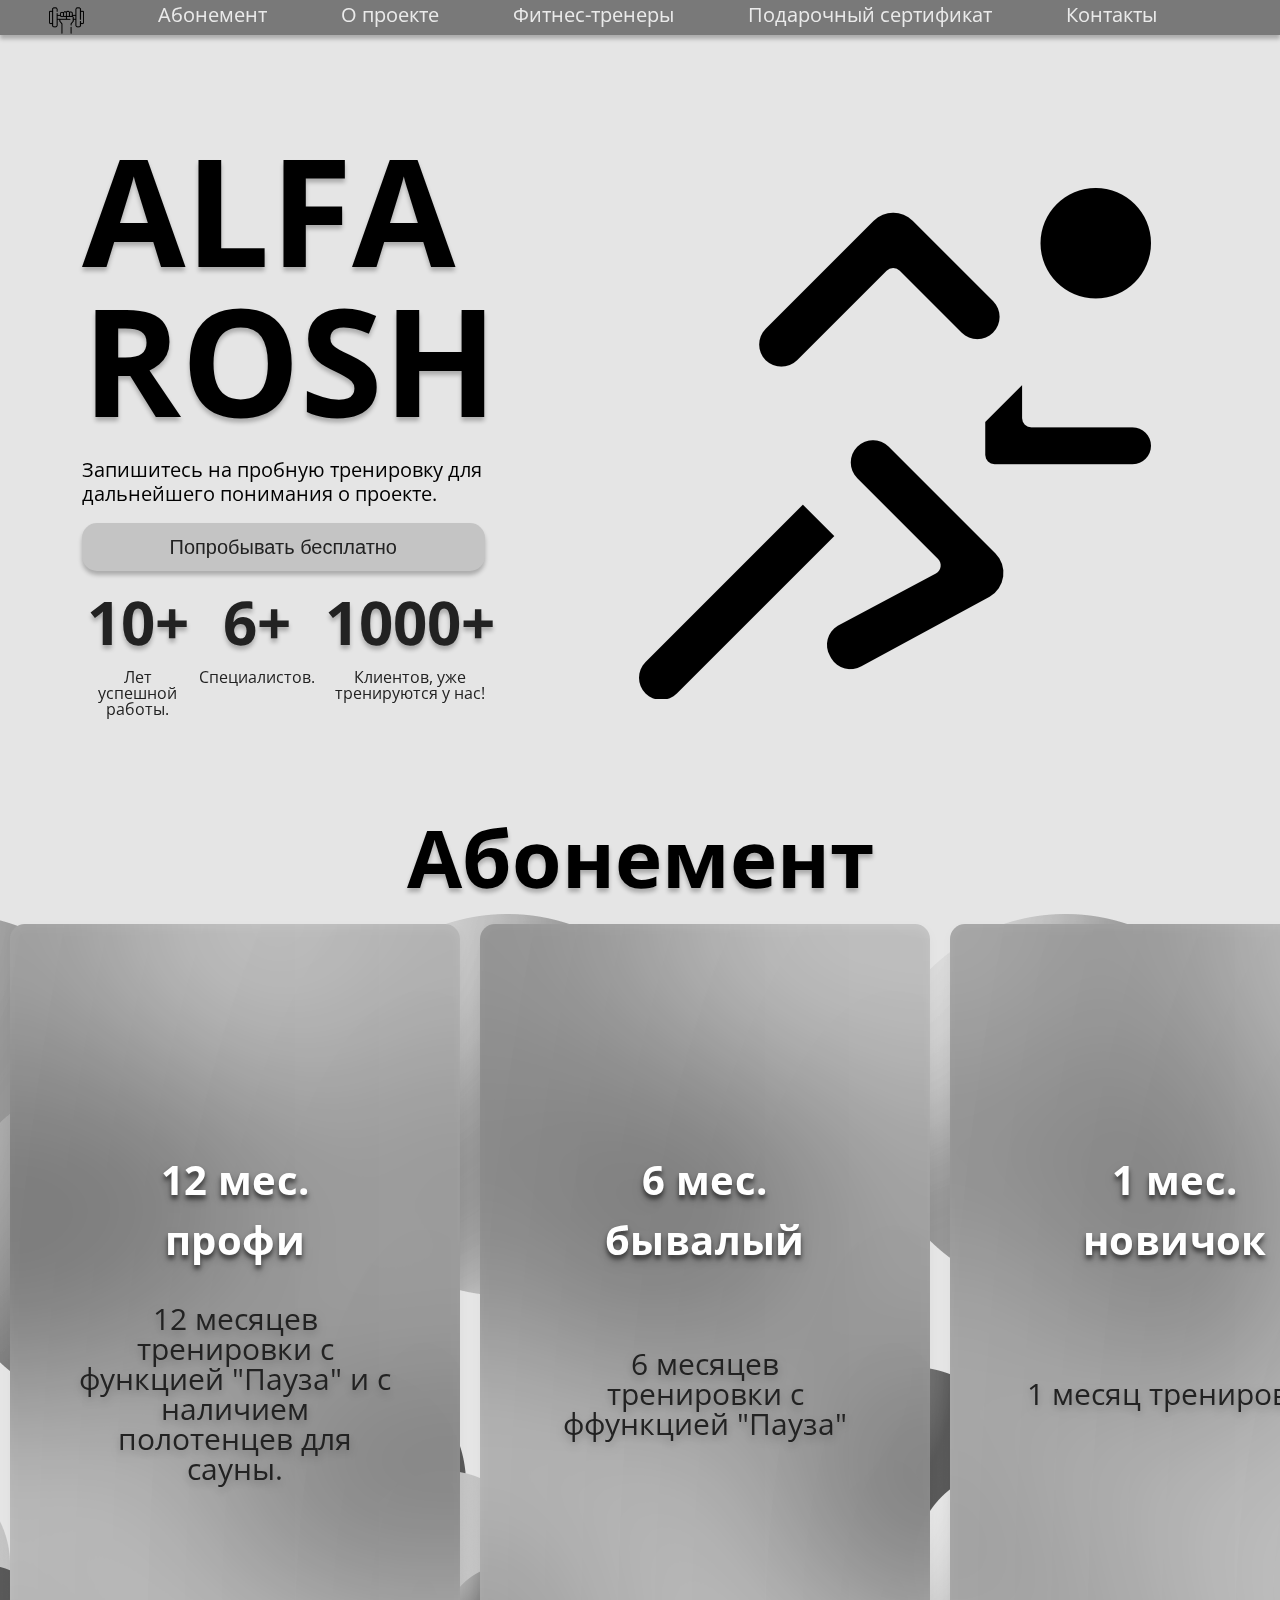
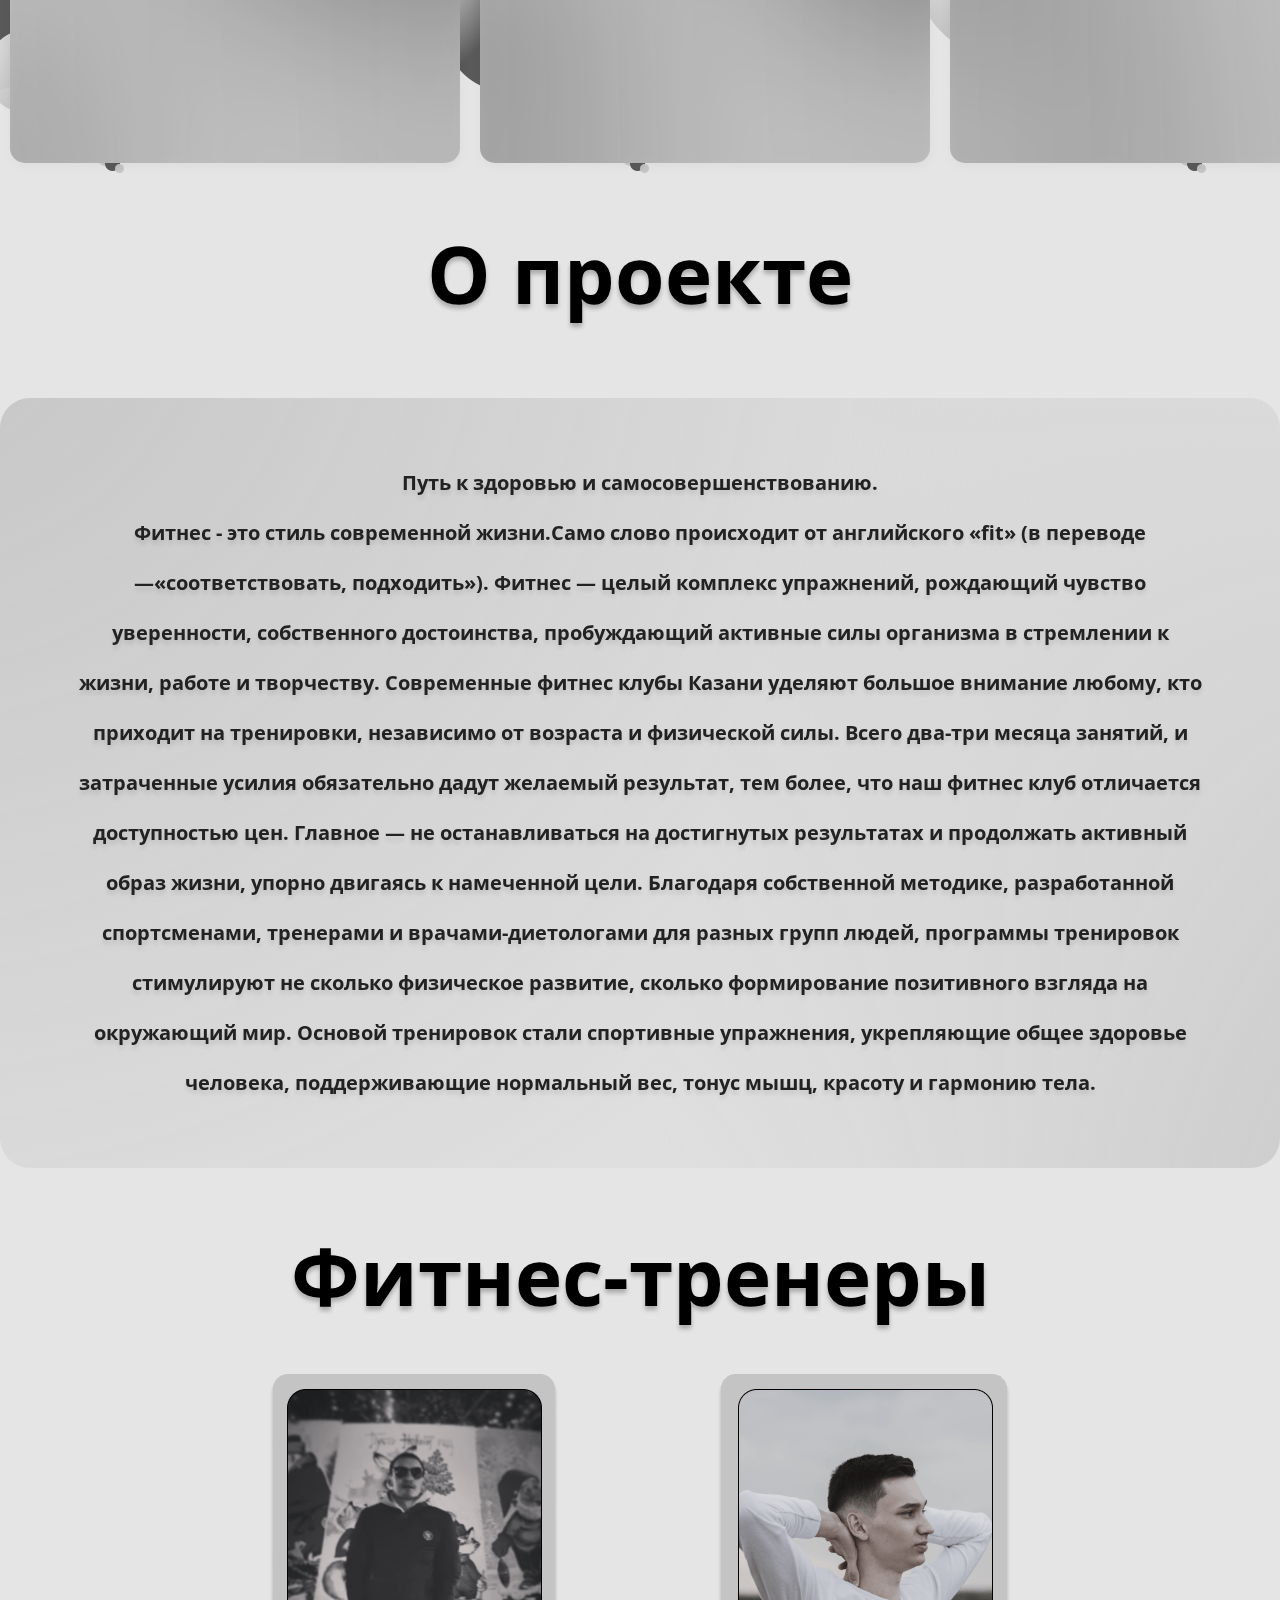
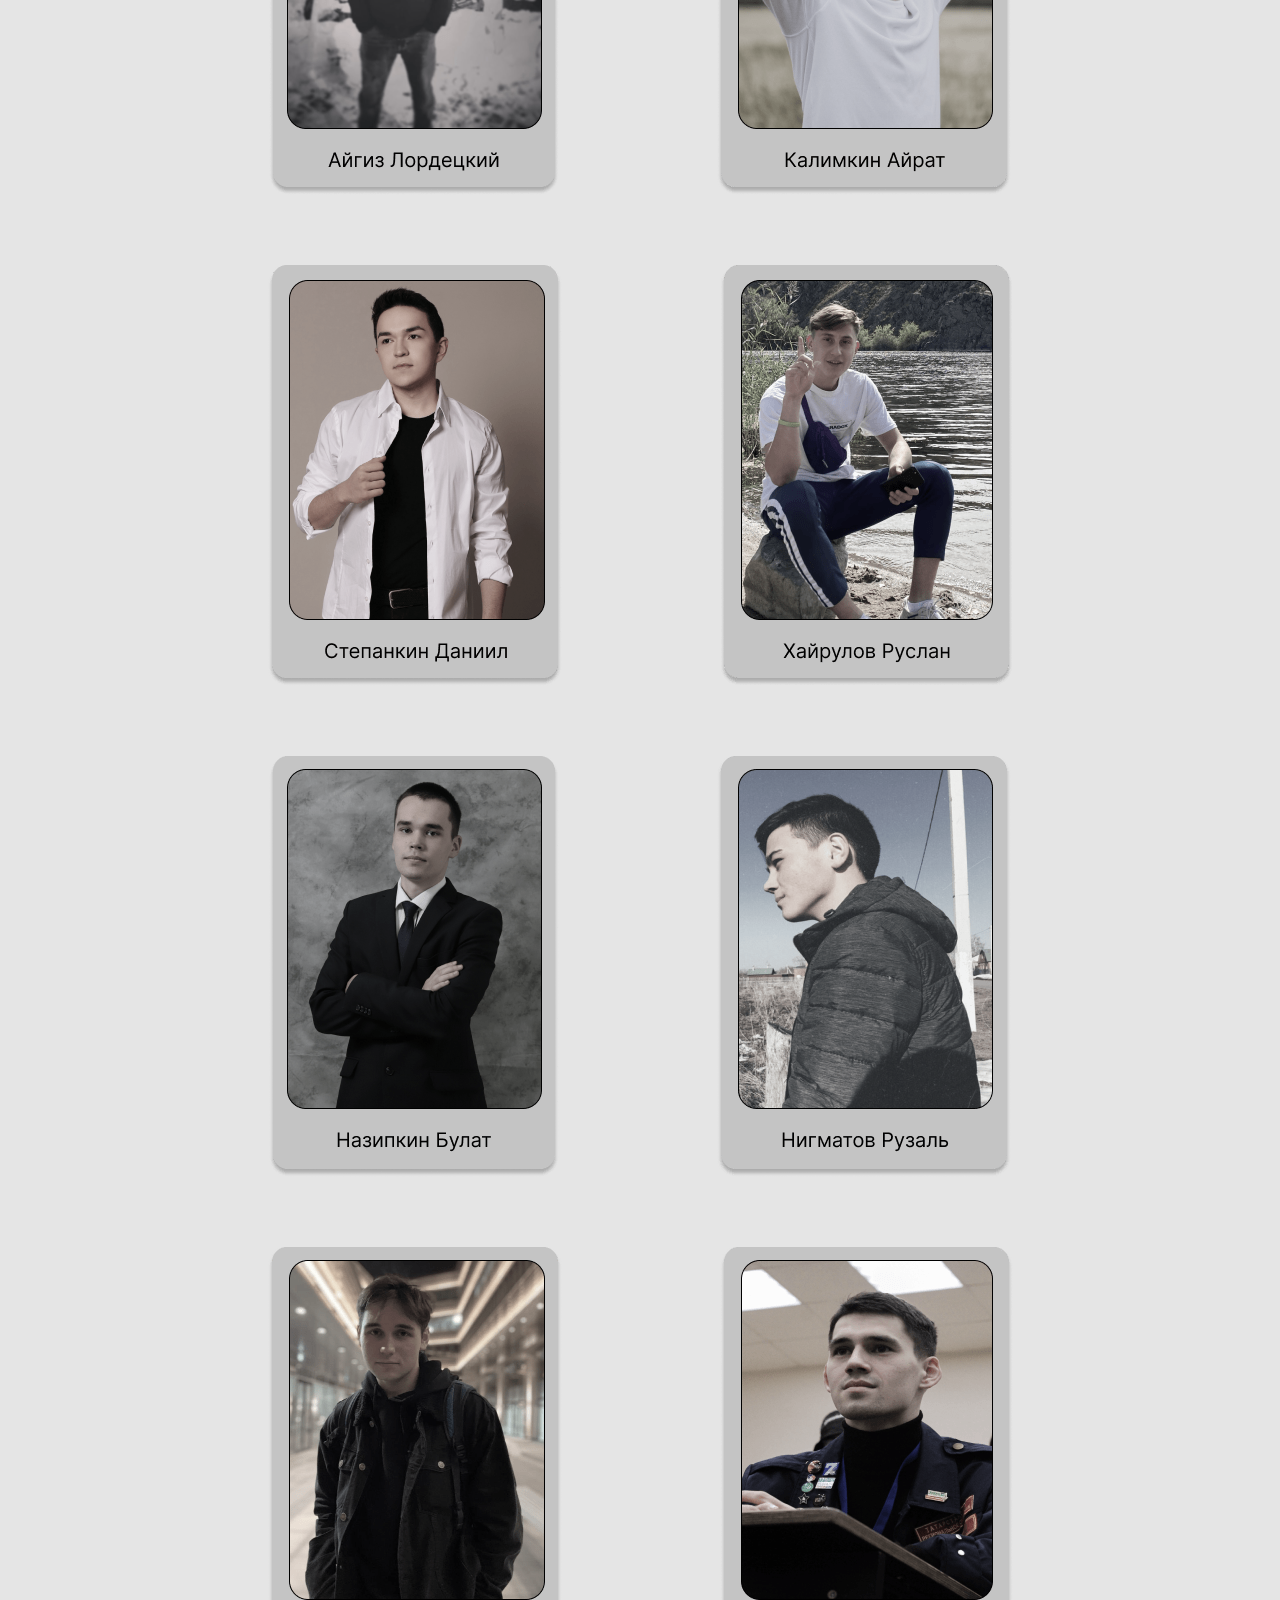
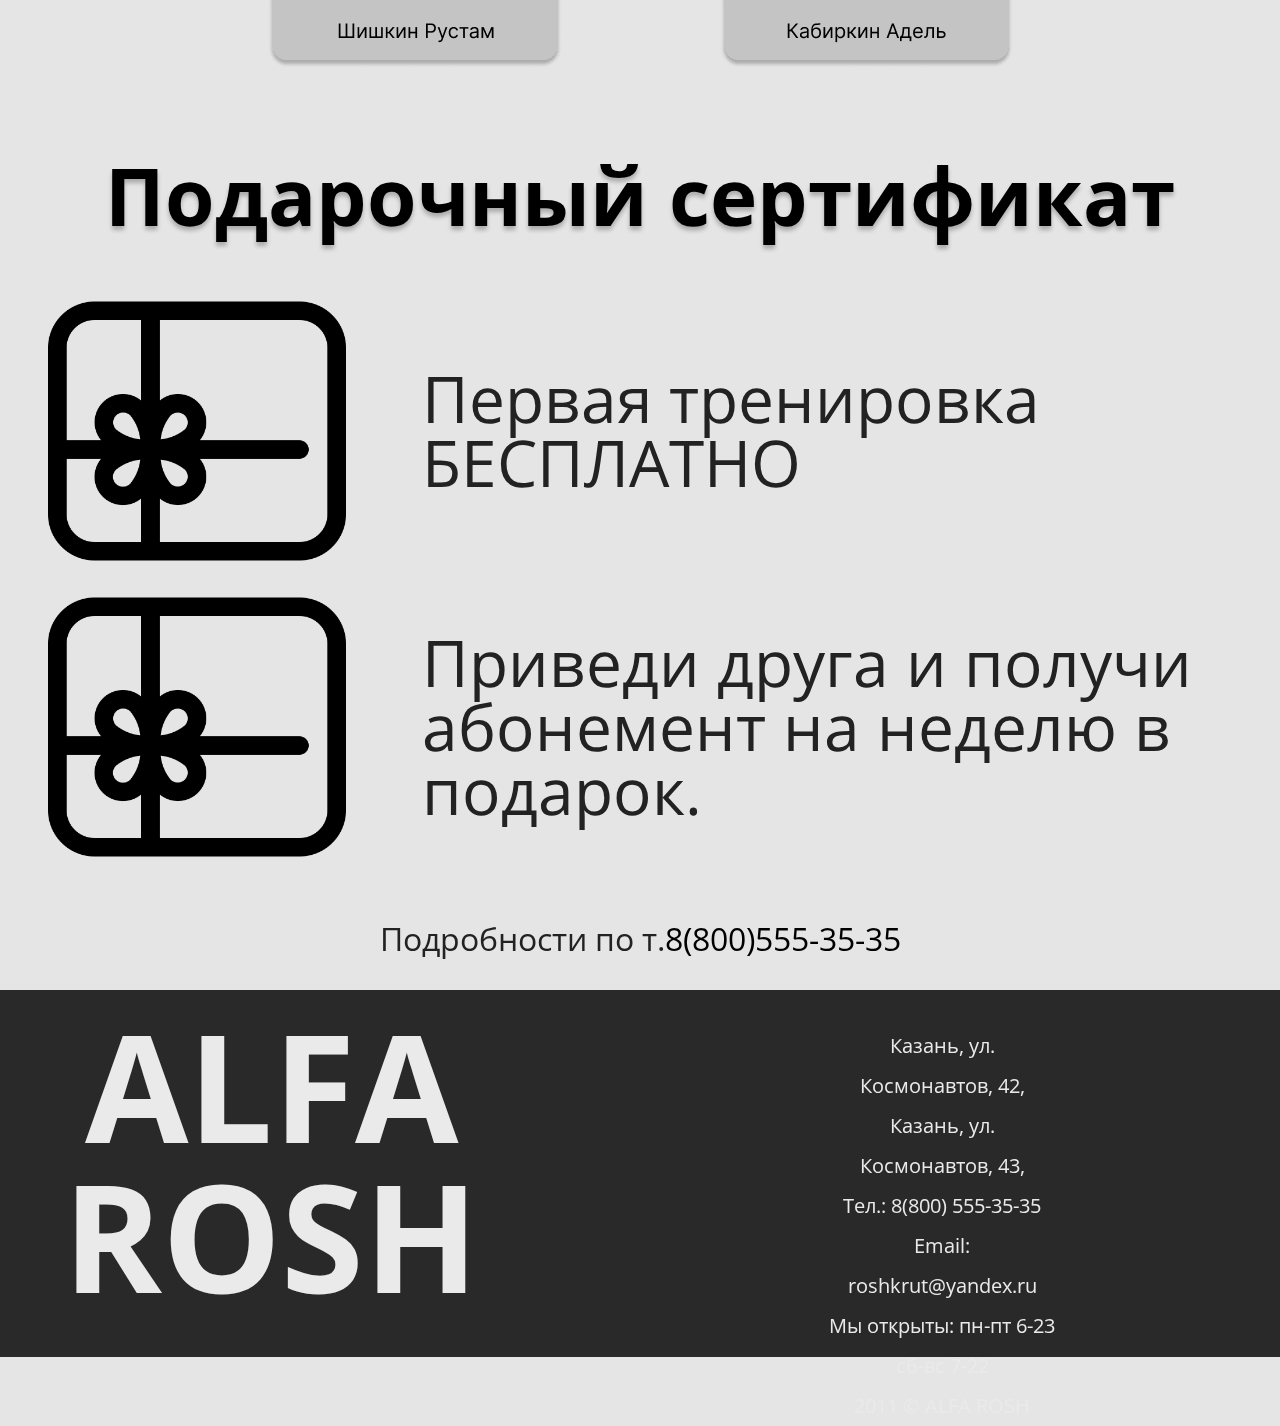
==== commit f7b9e159: "minor up" ====
--- a/index.html
+++ b/index.html
@@ -3,7 +3,7 @@
 <head>
     <meta charset="UTF-8">
     <title>ALFA ROSH</title>
-    <link rel="stylesheet" href="/css/style.css">
+    <link rel="stylesheet" href="css/style.css">
     <link rel="apple-touch-icon" sizes="152x152" href="/favicon/apple-touch-icon.png">
     <link rel="icon" type="image/png" sizes="32x32" href="/favicon/favicon-32x32.png">
     <link rel="icon" type="image/png" sizes="16x16" href="/favicon/favicon-16x16.png">
@@ -21,7 +21,7 @@
                 <!-- Меню в хедере -->
                 <nav class="header__nav menu">
                     <ul class="header__list menu__list">
-                        <li class="logo-img menu__item" > <a href="#main-section" class="header__link js-scroll"><img class="logo-img" src="/img/dumbbell-min.png" alt="гл меню"></a></li>
+                        <li class="logo-img menu__item" > <a href="#main-section" class="header__link js-scroll"><img class="logo-img" src="img/dumbbell-min.png" alt="гл меню"></a></li>
                         <li class="header_item menu__item" > <a href="#amonement-section" class="header__link js-scroll">Абонемент</a></li>
                         <li class="header_item menu__item" > <a href="#about-project-section" class="header__link js-scroll">О проекте</a></li>
                         <li class="header_item menu__item" > <a href="#trainers-section" class="header__link js-scroll">Фитнес-тренеры</a></li>
@@ -207,7 +207,7 @@
                 <!-- -----------------------------------Форум------------------------------------------ -->
                 <div class="forum">
                     <H1>Оставить данные</H1>
-                    <form action="check.php" method="post">
+                    <form action="#" method="post">
                         <div class="forum-group">
                             <label for="name">Ваше имя:</label>
                             <input type="text" id="name" name="name" placeholder="Введите ваше имя">
@@ -222,6 +222,15 @@
                         </div>
                         <input class="btn" type="submit" value="Отправить">
                     </form>
+                    <!-- <form form action="#" method="post" id="regForm">
+                        <div class="forum-group">
+                        <div><input class="form__item" type="text" name="name" placeholder="Введите ваше имя"></div>
+                        <div><input class="form__item" type="email" name="email" placeholder="Введите Email"></div>
+                        <div><input class="form__item" type="text" name="phone" placeholder="Введите номер телефона"></div>
+                        </div>
+                        <button class="btn" type="submit" href="/">Отправить</button>
+                        <div id="regStatus"></div>
+                    </form> -->
                 </div>
             </div>
         </div>
--- a/css/style.css
+++ b/css/style.css
@@ -564,7 +564,7 @@
     border-radius: 15px;
     flex-basis: 430px 799px;
     margin: 10px;
-    width: 500px;
+    width: 450px;
     display: flex;
     position: relative;
 }
@@ -622,6 +622,7 @@
     display: flex;
     justify-content: center;
 }
+
 .info_card{
     max-width: 1364px;
     height: 770px;
@@ -631,7 +632,9 @@
     display: flex;
     align-items: center;
     justify-content: center;
-    margin: 32px 38px 66px 255px; 
+    margin: 25px 38px 66px 38px;
+    margin-left: auto;
+    margin-right: auto;
 }
 .info_project{
     font-style: normal;
@@ -796,6 +799,7 @@
 .forum h1{
 	font-size: 32px;
 	text-align: center;
+    margin-bottom: 12px;
 }
 .forum{
 	background-color: #ffffff10;
